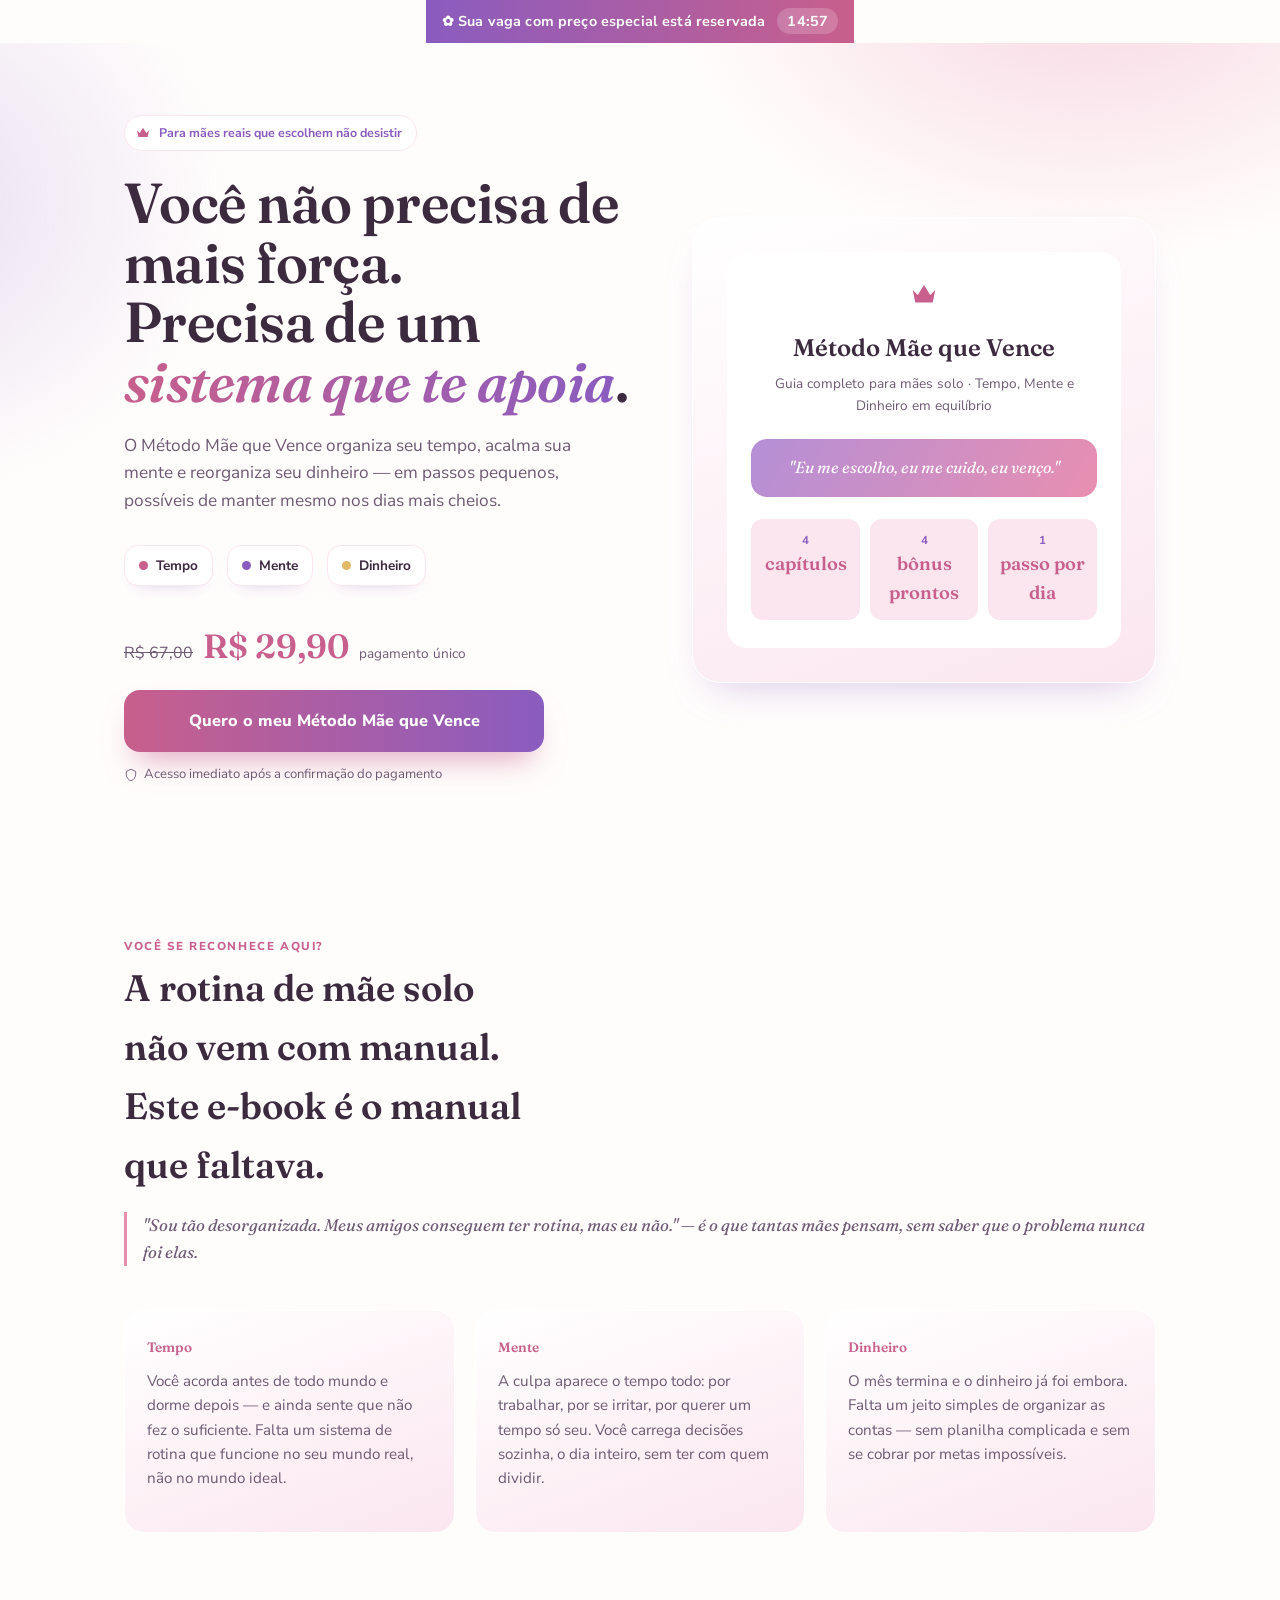
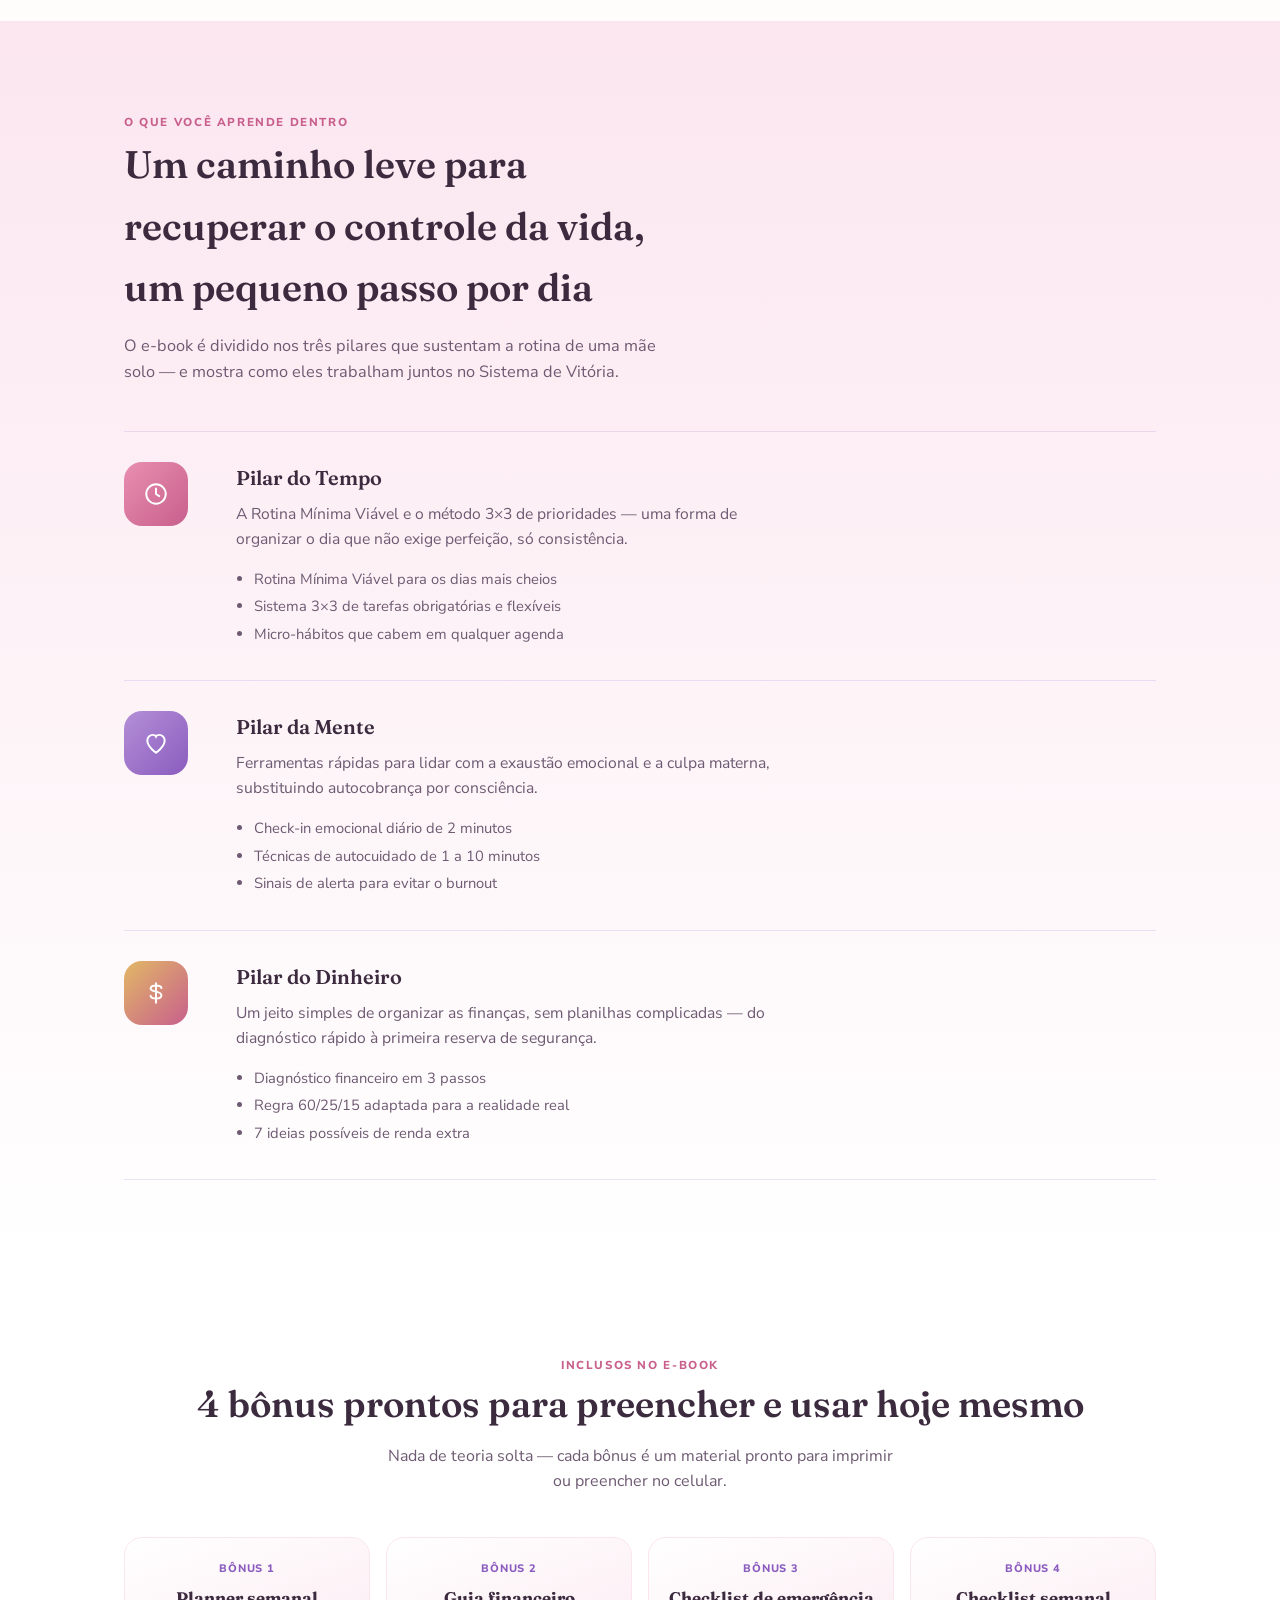
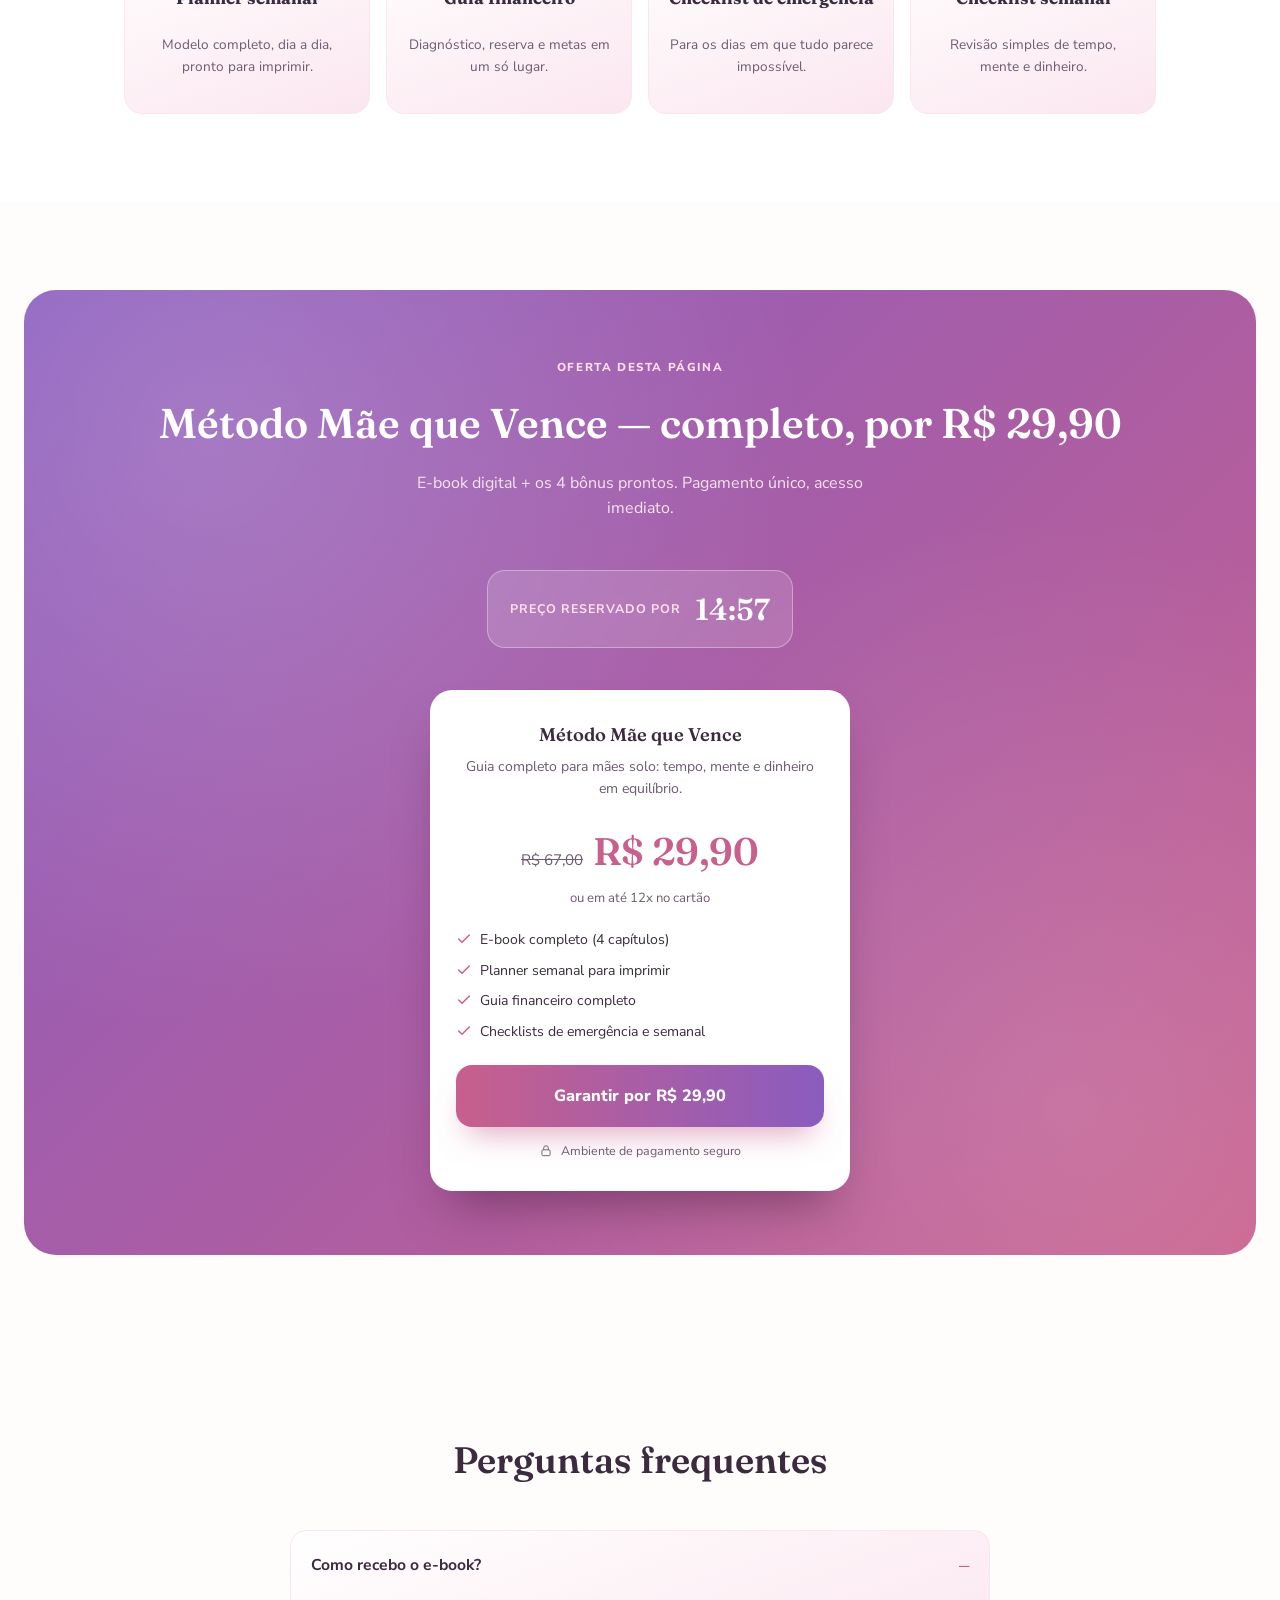
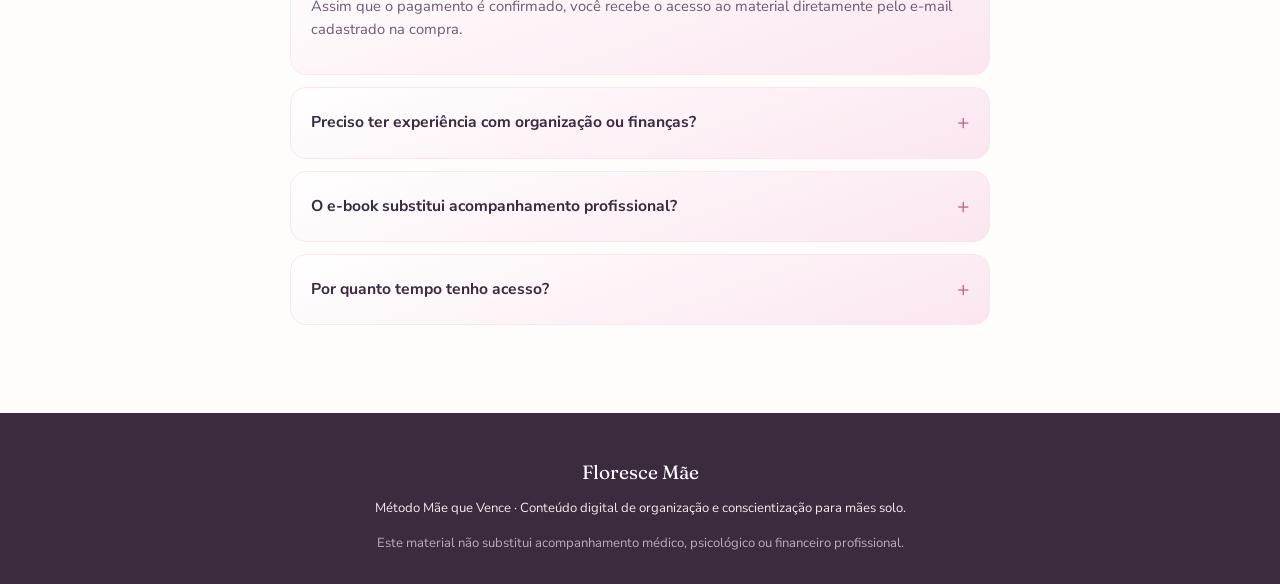
==== index.html @ 17324150 "Rename index (11).html to index.html" ====
<!DOCTYPE html>
<html lang="pt-BR">
<head>
<meta charset="UTF-8">
<meta name="viewport" content="width=device-width, initial-scale=1.0">
<title>Floresce Mãe — Método Mãe que Vence</title>
<link rel="preconnect" href="https://fonts.googleapis.com">
<link href="https://fonts.googleapis.com/css2?family=Fraunces:ital,opsz,wght@0,9..144,400;0,9..144,500;0,9..144,600;1,9..144,500&family=Nunito+Sans:wght@400;600;700;800&display=swap" rel="stylesheet">
<style>
  :root{
    --white:#fffdfc;
    --blush:#fbe6ef;
    --pink:#e88fb0;
    --pink-deep:#c85f8c;
    --lilac:#b48fd6;
    --lilac-deep:#8a5cbf;
    --ink:#3c2a3f;
    --ink-soft:#6e5a72;
    --gold:#e2b866;
    --shadow: 0 20px 40px -20px rgba(138,92,191,0.35);
  }
  *{box-sizing:border-box;}
  html{scroll-behavior:smooth;}
  body{
    margin:0;
    background:var(--white);
    color:var(--ink);
    font-family:'Nunito Sans', sans-serif;
    line-height:1.6;
    -webkit-font-smoothing:antialiased;
    display:flex;
    flex-direction:column;
    align-items:center;
    width:100%;
  }
  header.hero, section, footer{width:100%;}
  h1,h2,h3,.display{
    font-family:'Fraunces', serif;
    font-weight:600;
    color:var(--ink);
    margin:0;
  }
  .eyebrow{
    font-family:'Nunito Sans',sans-serif;
    text-transform:uppercase;
    letter-spacing:0.14em;
    font-size:0.72rem;
    font-weight:800;
    color:var(--pink-deep);
  }
  a{text-decoration:none;color:inherit;}
  img{max-width:100%;display:block;}
  .wrap{max-width:1080px;width:100%;margin:0 auto;padding:0 24px;}
  section{padding:88px 0;}

  /* ---------- sticky cart bar ---------- */
  #cartbar{
    position:sticky; top:0; z-index:50;
    background:linear-gradient(90deg,var(--lilac-deep),var(--pink-deep));
    color:#fff;
    padding:10px 16px;
    text-align:center;
    font-size:0.9rem;
    font-weight:700;
    letter-spacing:0.01em;
  }
  #cartbar .timer{
    font-variant-numeric: tabular-nums;
    background:rgba(255,255,255,0.18);
    padding:3px 10px;
    border-radius:20px;
    margin-left:8px;
  }

  /* ---------- hero ---------- */
  header.hero{
    position:relative;
    overflow:hidden;
    background:
      radial-gradient(ellipse 700px 500px at 85% -10%, rgba(232,143,176,0.35), transparent 60%),
      radial-gradient(ellipse 600px 500px at -10% 20%, rgba(180,143,214,0.30), transparent 60%),
      var(--white);
    padding:72px 0 60px;
  }
  .hero-grid{
    display:grid;
    grid-template-columns: 1.05fr 0.95fr;
    gap:56px;
    align-items:center;
  }
  .badge-crown{
    display:inline-flex;align-items:center;gap:8px;
    background:#fff;
    border:1px solid var(--blush);
    padding:7px 14px 7px 10px;
    border-radius:999px;
    font-size:0.78rem;
    font-weight:700;
    color:var(--lilac-deep);
    box-shadow: var(--shadow);
    margin-bottom:22px;
  }
  .badge-crown svg{flex:none;}
  h1.display{
    font-size:clamp(2.3rem, 4.4vw, 3.6rem);
    line-height:1.06;
    letter-spacing:-0.01em;
  }
  h1.display em{
    font-style:italic;
    background:linear-gradient(90deg,var(--pink-deep),var(--lilac-deep));
    -webkit-background-clip:text;
    background-clip:text;
    color:transparent;
  }
  .hero p.lede{
    margin-top:20px;
    font-size:1.08rem;
    color:var(--ink-soft);
    max-width:46ch;
  }
  .hero-pillars{
    display:flex;gap:14px;margin-top:30px;flex-wrap:wrap;
  }
  .pillar-chip{
    display:flex;align-items:center;gap:8px;
    background:#fff;
    border:1px solid var(--blush);
    padding:9px 14px;
    border-radius:14px;
    font-weight:700;
    font-size:0.85rem;
    color:var(--ink);
    box-shadow: 0 8px 18px -12px rgba(138,92,191,0.4);
  }
  .pillar-chip .dot{width:9px;height:9px;border-radius:50%;flex:none;}
  .hero-cta{margin-top:34px;}
  .price-tag{
    display:flex;align-items:baseline;gap:10px;margin-bottom:16px;
  }
  .price-tag .old{color:var(--ink-soft);text-decoration:line-through;font-size:1rem;}
  .price-tag .new{font-family:'Fraunces',serif;font-size:2.1rem;font-weight:600;color:var(--pink-deep);}
  .price-tag .cycle{font-size:0.85rem;color:var(--ink-soft);}
  .btn-buy{
    display:inline-flex;align-items:center;justify-content:center;gap:10px;
    background:linear-gradient(90deg,var(--pink-deep),var(--lilac-deep));
    color:#fff;
    font-weight:800;
    font-size:1.02rem;
    padding:18px 30px;
    border-radius:16px;
    box-shadow:0 18px 30px -12px rgba(200,95,140,0.55);
    border:none;
    cursor:pointer;
    transition:transform .15s ease, box-shadow .15s ease;
    width:100%;
    max-width:420px;
  }
  .btn-buy:hover{transform:translateY(-2px);box-shadow:0 22px 36px -12px rgba(200,95,140,0.65);}
  .hero-note{
    margin-top:12px;font-size:0.82rem;color:var(--ink-soft);
    display:flex;align-items:center;gap:6px;
  }

  /* hero visual: mug/journal card */
  .hero-visual{
    position:relative;
    background:linear-gradient(160deg,#fff, var(--blush));
    border-radius:28px;
    padding:34px;
    box-shadow: var(--shadow);
    border:1px solid #fff;
  }
  .visual-card{
    background:#fff;
    border-radius:20px;
    padding:28px 24px;
    text-align:center;
  }
  .visual-card .crown{margin:0 auto 10px;}
  .visual-card .title-sm{
    font-family:'Fraunces',serif;font-size:1.5rem;font-weight:600;
  }
  .visual-card .sub-sm{font-size:0.85rem;color:var(--ink-soft);margin-top:6px;}
  .visual-mantra{
    margin-top:22px;
    background:linear-gradient(120deg,var(--lilac),var(--pink));
    color:#fff;
    border-radius:16px;
    padding:16px 18px;
    font-family:'Fraunces',serif;
    font-style:italic;
    font-size:1rem;
  }
  .visual-stats{
    display:grid;grid-template-columns:repeat(3,1fr);gap:10px;margin-top:22px;
  }
  .visual-stats div{
    background:var(--blush);
    border-radius:12px;
    padding:12px 6px;
    text-align:center;
    font-size:0.72rem;
    font-weight:700;
    color:var(--lilac-deep);
  }
  .visual-stats div span{
    display:block;font-family:'Fraunces',serif;font-size:1.15rem;color:var(--pink-deep);font-weight:600;
  }

  /* ---------- for you section ---------- */
  .foryou{background:var(--white);}
  .foryou h2{font-size:clamp(1.7rem,3vw,2.3rem);max-width:16ch;}
  .quote-strip{
    margin-top:18px;
    font-family:'Fraunces',serif;font-style:italic;
    color:var(--ink-soft);
    font-size:1.05rem;
    border-left:3px solid var(--pink);
    padding-left:16px;
  }
  .you-grid{
    margin-top:44px;
    display:grid;grid-template-columns:repeat(3,1fr);gap:20px;
  }
  .you-card{
    background:linear-gradient(160deg,#fff,var(--blush));
    border-radius:20px;
    padding:26px 22px;
    border:1px solid #fff;
  }
  .you-card .num{
    font-family:'Fraunces',serif;color:var(--pink-deep);font-size:0.85rem;font-weight:600;
  }
  .you-card p{margin-top:10px;color:var(--ink-soft);font-size:0.95rem;}

  /* ---------- pillars detail ---------- */
  .pillars{
    background:linear-gradient(180deg,var(--blush),#fff);
  }
  .pillars-head{max-width:56ch;}
  .pillars-head h2{font-size:clamp(1.8rem,3.2vw,2.4rem);}
  .pillars-head p{margin-top:14px;color:var(--ink-soft);font-size:1.02rem;}
  .pillar-list{margin-top:46px;display:flex;flex-direction:column;gap:0;}
  .pillar-row{
    display:grid;grid-template-columns: 90px 1fr;
    gap:22px;
    padding:30px 0;
    border-top:1px solid rgba(180,143,214,0.25);
  }
  .pillar-row:last-child{border-bottom:1px solid rgba(180,143,214,0.25);}
  .pillar-icon{
    width:64px;height:64px;border-radius:18px;
    display:flex;align-items:center;justify-content:center;
    color:#fff;
  }
  .pillar-row h3{font-size:1.25rem;}
  .pillar-row p{color:var(--ink-soft);margin-top:8px;font-size:0.98rem;max-width:60ch;}
  .pillar-row ul{margin:12px 0 0;padding-left:18px;color:var(--ink-soft);font-size:0.92rem;}
  .pillar-row li{margin-bottom:4px;}

  /* ---------- bonus ---------- */
  .bonus{background:#fff;}
  .bonus h2{font-size:clamp(1.7rem,3vw,2.3rem);text-align:center;}
  .bonus-sub{text-align:center;color:var(--ink-soft);margin-top:10px;max-width:52ch;margin-left:auto;margin-right:auto;}
  .bonus-grid{
    margin-top:42px;display:grid;grid-template-columns:repeat(4,1fr);gap:16px;
  }
  .bonus-card{
    background:linear-gradient(160deg,#fff,var(--blush));
    border:1px solid var(--blush);
    border-radius:18px;
    padding:22px 18px;
    text-align:center;
  }
  .bonus-card .tag{
    font-size:0.68rem;font-weight:800;letter-spacing:0.08em;text-transform:uppercase;color:var(--lilac-deep);
  }
  .bonus-card h4{font-family:'Fraunces',serif;font-size:1.05rem;margin-top:8px;color:var(--ink);}
  .bonus-card p{font-size:0.85rem;color:var(--ink-soft);margin-top:6px;}

  /* ---------- offer / checkout section ---------- */
  .offer{
    background:linear-gradient(135deg,var(--lilac-deep),var(--pink-deep));
    color:#fff;
    text-align:center;
    border-radius:32px;
    margin:0 24px;
    padding:64px 28px;
    position:relative;
    overflow:hidden;
  }
  .offer::before{
    content:"";position:absolute;inset:0;
    background:radial-gradient(circle at 15% 15%, rgba(255,255,255,0.18), transparent 45%),
               radial-gradient(circle at 85% 85%, rgba(255,255,255,0.14), transparent 45%);
  }
  .offer > *{position:relative;}
  .offer .eyebrow{color:#ffe1ec;}
  .offer h2{font-size:clamp(1.8rem,3.4vw,2.6rem);color:#fff;margin-top:10px;}
  .offer p.sub{margin-top:14px;color:#f6e4ee;max-width:48ch;margin-left:auto;margin-right:auto;}

  .timer-box{
    margin:32px auto 8px;
    display:inline-flex;align-items:center;gap:14px;
    background:rgba(255,255,255,0.14);
    border:1px solid rgba(255,255,255,0.35);
    padding:14px 22px;
    border-radius:18px;
    backdrop-filter: blur(4px);
  }
  .timer-box .lbl{font-size:0.78rem;font-weight:700;text-transform:uppercase;letter-spacing:0.08em;color:#ffe1ec;}
  .timer-box .clock{
    font-family:'Fraunces',serif;font-size:1.9rem;font-weight:600;
    font-variant-numeric: tabular-nums;
  }

  .offer-card{
    margin:34px auto 0;
    max-width:420px;
    background:#fff;
    color:var(--ink);
    border-radius:22px;
    padding:30px 26px;
    box-shadow:0 30px 50px -20px rgba(60,20,45,0.5);
  }
  .offer-card .name{font-family:'Fraunces',serif;font-weight:600;font-size:1.15rem;}
  .offer-card .desc{color:var(--ink-soft);font-size:0.88rem;margin-top:6px;}
  .offer-card .pricing{margin:20px 0 6px;display:flex;align-items:baseline;justify-content:center;gap:10px;}
  .offer-card .pricing .old{color:var(--ink-soft);text-decoration:line-through;font-size:0.95rem;}
  .offer-card .pricing .new{font-family:'Fraunces',serif;font-size:2.4rem;font-weight:600;color:var(--pink-deep);}
  .offer-card .pricing .cur{font-size:0.95rem;color:var(--pink-deep);font-weight:700;}
  .offer-card .installment{text-align:center;font-size:0.82rem;color:var(--ink-soft);margin-bottom:20px;}
  .offer-includes{
    text-align:left;
    margin:0 0 22px;
    padding:0;list-style:none;
    font-size:0.88rem;
    color:var(--ink);
  }
  .offer-includes li{display:flex;gap:8px;margin-bottom:8px;align-items:flex-start;}
  .offer-includes li svg{flex:none;margin-top:2px;}
  .offer-card .btn-buy{max-width:100%;}
  .secure-row{
    display:flex;align-items:center;justify-content:center;gap:8px;
    margin-top:14px;font-size:0.78rem;color:var(--ink-soft);
  }

  /* ---------- faq ---------- */
  .faq{background:var(--white);}
  .faq h2{font-size:clamp(1.7rem,3vw,2.3rem);text-align:center;margin-bottom:40px;}
  .faq-list{max-width:700px;margin:0 auto;display:flex;flex-direction:column;gap:12px;}
  details{
    background:linear-gradient(160deg,#fff,var(--blush));
    border:1px solid var(--blush);
    border-radius:16px;
    padding:18px 20px;
  }
  summary{
    cursor:pointer;font-weight:700;font-size:0.98rem;
    list-style:none;display:flex;justify-content:space-between;align-items:center;gap:12px;
  }
  summary::-webkit-details-marker{display:none;}
  summary::after{
    content:"+";font-size:1.3rem;color:var(--pink-deep);font-weight:400;flex:none;
  }
  details[open] summary::after{content:"–";}
  details p{margin-top:12px;color:var(--ink-soft);font-size:0.92rem;}

  /* ---------- footer ---------- */
  footer{
    background:var(--ink);
    color:#f3e9ee;
    text-align:center;
    padding:44px 24px 30px;
    font-size:0.82rem;
  }
  footer .fname{font-family:'Fraunces',serif;font-size:1.2rem;color:#fff;margin-bottom:10px;}
  footer .flinks{margin-top:14px;color:#bfa9c2;}

  /* ---------- mobile ---------- */
  @media (max-width:860px){
    .hero-grid{grid-template-columns:1fr;}
    .you-grid{grid-template-columns:1fr;}
    .pillar-row{grid-template-columns:56px 1fr;}
    .pillar-icon{width:48px;height:48px;border-radius:14px;}
    .bonus-grid{grid-template-columns:repeat(2,1fr);}
    section{padding:60px 0;}
    .offer{margin:0 12px;padding:48px 20px;}
    .hero-visual{order:-1;}
  }
  @media (max-width:480px){
    .wrap{padding:0 18px;}
    section{padding:48px 0;}
    .bonus-grid{grid-template-columns:1fr;}
    #cartbar{font-size:0.72rem;padding:9px 12px;}
    #cartbar .timer{margin-left:4px;padding:2px 8px;}
    h1.display{font-size:1.9rem;}
    .hero{padding:48px 0 40px;}
    .hero-visual{padding:22px;}
    .visual-card{padding:22px 16px;}
    .visual-stats{gap:8px;}
    .btn-buy{font-size:0.92rem;padding:16px 22px;}
    .price-tag .new{font-size:1.7rem;}
    .pillar-row{grid-template-columns:44px 1fr;gap:14px;padding:22px 0;}
    .pillar-icon{width:40px;height:40px;border-radius:12px;}
    .pillar-icon svg{width:20px;height:20px;}
    .offer{margin:0 8px;padding:40px 16px;border-radius:22px;}
    .offer-card{padding:24px 18px;}
    .timer-box{padding:10px 16px;gap:10px;flex-wrap:wrap;justify-content:center;}
    .timer-box .clock{font-size:1.4rem;}
    .you-grid{gap:14px;}
    .bonus-grid{gap:14px;}
    details{padding:14px 16px;}
    summary{font-size:0.9rem;}
  }

  @media (max-width:360px){
    h1.display{font-size:1.65rem;}
    .offer-card .pricing .new{font-size:2rem;}
  }

  @media (prefers-reduced-motion: reduce){
    *{transition:none !important;}
  }
</style>
</head>
<body>

<div id="cartbar">
  ✿ Sua vaga com preço especial está reservada <span class="timer" id="cartbar-timer">15:00</span>
</div>

<header class="hero">
  <div class="wrap hero-grid">
    <div>
      <span class="badge-crown">
        <svg width="16" height="16" viewBox="0 0 24 24" fill="none"><path d="M3 8L7 12L12 4L17 12L21 8L19 18H5L3 8Z" fill="#c85f8c"/></svg>
        Para mães reais que escolhem não desistir
      </span>
      <h1 class="display">Você não precisa de mais força.<br>Precisa de um <em>sistema que te apoia</em>.</h1>
      <p class="lede">O Método Mãe que Vence organiza seu tempo, acalma sua mente e reorganiza seu dinheiro — em passos pequenos, possíveis de manter mesmo nos dias mais cheios.</p>

      <div class="hero-pillars">
        <div class="pillar-chip"><span class="dot" style="background:var(--pink-deep)"></span>Tempo</div>
        <div class="pillar-chip"><span class="dot" style="background:var(--lilac-deep)"></span>Mente</div>
        <div class="pillar-chip"><span class="dot" style="background:var(--gold)"></span>Dinheiro</div>
      </div>

      <div class="hero-cta">
        <div class="price-tag">
          <span class="old">R$ 67,00</span>
          <span class="new">R$ 29,90</span>
          <span class="cycle">pagamento único</span>
        </div>
        <a class="btn-buy" href="https://pay.kiwify.com.br/FQ6sLjV" target="_blank" rel="noopener">
          Quero o meu Método Mãe que Vence
        </a>
        <div class="hero-note">
          <svg width="14" height="14" viewBox="0 0 24 24" fill="none"><path d="M12 2L4 6V11C4 16 7.5 20.5 12 22C16.5 20.5 20 16 20 11V6L12 2Z" stroke="#6e5a72" stroke-width="1.6"/></svg>
          Acesso imediato após a confirmação do pagamento
        </div>
      </div>
    </div>

    <div class="hero-visual">
      <div class="visual-card">
        <div class="crown">
          <svg width="30" height="30" viewBox="0 0 24 24" fill="none"><path d="M3 8L7 12L12 4L17 12L21 8L19 18H5L3 8Z" fill="#c85f8c"/></svg>
        </div>
        <div class="title-sm">Método Mãe que Vence</div>
        <div class="sub-sm">Guia completo para mães solo · Tempo, Mente e Dinheiro em equilíbrio</div>
        <div class="visual-mantra">"Eu me escolho, eu me cuido, eu venço."</div>
        <div class="visual-stats">
          <div>4<span>capítulos</span></div>
          <div>4<span>bônus prontos</span></div>
          <div>1<span>passo por dia</span></div>
        </div>
      </div>
    </div>
  </div>
</header>

<section class="foryou">
  <div class="wrap">
    <span class="eyebrow">Você se reconhece aqui?</span>
    <h2>A rotina de mãe solo não vem com manual. Este e-book é o manual que faltava.</h2>
    <p class="quote-strip">"Sou tão desorganizada. Meus amigos conseguem ter rotina, mas eu não." — é o que tantas mães pensam, sem saber que o problema nunca foi elas.</p>

    <div class="you-grid">
      <div class="you-card">
        <div class="num">Tempo</div>
        <p>Você acorda antes de todo mundo e dorme depois — e ainda sente que não fez o suficiente. Falta um sistema de rotina que funcione no seu mundo real, não no mundo ideal.</p>
      </div>
      <div class="you-card">
        <div class="num">Mente</div>
        <p>A culpa aparece o tempo todo: por trabalhar, por se irritar, por querer um tempo só seu. Você carrega decisões sozinha, o dia inteiro, sem ter com quem dividir.</p>
      </div>
      <div class="you-card">
        <div class="num">Dinheiro</div>
        <p>O mês termina e o dinheiro já foi embora. Falta um jeito simples de organizar as contas — sem planilha complicada e sem se cobrar por metas impossíveis.</p>
      </div>
    </div>
  </div>
</section>

<section class="pillars">
  <div class="wrap">
    <div class="pillars-head">
      <span class="eyebrow">O que você aprende dentro</span>
      <h2>Um caminho leve para recuperar o controle da vida, um pequeno passo por dia</h2>
      <p>O e-book é dividido nos três pilares que sustentam a rotina de uma mãe solo — e mostra como eles trabalham juntos no Sistema de Vitória.</p>
    </div>

    <div class="pillar-list">
      <div class="pillar-row">
        <div class="pillar-icon" style="background:linear-gradient(135deg,var(--pink),var(--pink-deep));">
          <svg width="26" height="26" viewBox="0 0 24 24" fill="none"><circle cx="12" cy="12" r="9" stroke="#fff" stroke-width="1.8"/><path d="M12 7V12L15 14" stroke="#fff" stroke-width="1.8" stroke-linecap="round"/></svg>
        </div>
        <div>
          <h3>Pilar do Tempo</h3>
          <p>A Rotina Mínima Viável e o método 3×3 de prioridades — uma forma de organizar o dia que não exige perfeição, só consistência.</p>
          <ul>
            <li>Rotina Mínima Viável para os dias mais cheios</li>
            <li>Sistema 3×3 de tarefas obrigatórias e flexíveis</li>
            <li>Micro-hábitos que cabem em qualquer agenda</li>
          </ul>
        </div>
      </div>

      <div class="pillar-row">
        <div class="pillar-icon" style="background:linear-gradient(135deg,var(--lilac),var(--lilac-deep));">
          <svg width="26" height="26" viewBox="0 0 24 24" fill="none"><path d="M12 21C12 21 4 15.5 4 9.8C4 6.6 6.4 4.5 9 4.5C10.5 4.5 11.6 5.3 12 6.2C12.4 5.3 13.5 4.5 15 4.5C17.6 4.5 20 6.6 20 9.8C20 15.5 12 21 12 21Z" stroke="#fff" stroke-width="1.8"/></svg>
        </div>
        <div>
          <h3>Pilar da Mente</h3>
          <p>Ferramentas rápidas para lidar com a exaustão emocional e a culpa materna, substituindo autocobrança por consciência.</p>
          <ul>
            <li>Check-in emocional diário de 2 minutos</li>
            <li>Técnicas de autocuidado de 1 a 10 minutos</li>
            <li>Sinais de alerta para evitar o burnout</li>
          </ul>
        </div>
      </div>

      <div class="pillar-row">
        <div class="pillar-icon" style="background:linear-gradient(135deg,var(--gold),var(--pink-deep));">
          <svg width="26" height="26" viewBox="0 0 24 24" fill="none"><path d="M12 3V21M17 7.5C17 6 15.5 5 12 5C8.5 5 7 6.3 7 8C7 11 17 10 17 14C17 16 15 17 12 17C9 17 7 16 7 14.5" stroke="#fff" stroke-width="1.8" stroke-linecap="round"/></svg>
        </div>
        <div>
          <h3>Pilar do Dinheiro</h3>
          <p>Um jeito simples de organizar as finanças, sem planilhas complicadas — do diagnóstico rápido à primeira reserva de segurança.</p>
          <ul>
            <li>Diagnóstico financeiro em 3 passos</li>
            <li>Regra 60/25/15 adaptada para a realidade real</li>
            <li>7 ideias possíveis de renda extra</li>
          </ul>
        </div>
      </div>
    </div>
  </div>
</section>

<section class="bonus">
  <div class="wrap">
    <span class="eyebrow" style="display:block;text-align:center;">Inclusos no e-book</span>
    <h2>4 bônus prontos para preencher e usar hoje mesmo</h2>
    <p class="bonus-sub">Nada de teoria solta — cada bônus é um material pronto para imprimir ou preencher no celular.</p>

    <div class="bonus-grid">
      <div class="bonus-card">
        <div class="tag">Bônus 1</div>
        <h4>Planner semanal</h4>
        <p>Modelo completo, dia a dia, pronto para imprimir.</p>
      </div>
      <div class="bonus-card">
        <div class="tag">Bônus 2</div>
        <h4>Guia financeiro</h4>
        <p>Diagnóstico, reserva e metas em um só lugar.</p>
      </div>
      <div class="bonus-card">
        <div class="tag">Bônus 3</div>
        <h4>Checklist de emergência</h4>
        <p>Para os dias em que tudo parece impossível.</p>
      </div>
      <div class="bonus-card">
        <div class="tag">Bônus 4</div>
        <h4>Checklist semanal</h4>
        <p>Revisão simples de tempo, mente e dinheiro.</p>
      </div>
    </div>
  </div>
</section>

<section id="oferta">
  <div class="offer">
    <span class="eyebrow">Oferta desta página</span>
    <h2>Método Mãe que Vence — completo, por R$ 29,90</h2>
    <p class="sub">E-book digital + os 4 bônus prontos. Pagamento único, acesso imediato.</p>

    <div class="timer-box">
      <span class="lbl">Preço reservado por</span>
      <span class="clock" id="main-timer">15:00</span>
    </div>

    <div class="offer-card">
      <div class="name">Método Mãe que Vence</div>
      <div class="desc">Guia completo para mães solo: tempo, mente e dinheiro em equilíbrio.</div>
      <div class="pricing">
        <span class="old">R$ 67,00</span>
        <span class="new">R$ 29,90</span>
      </div>
      <div class="installment">ou em até 12x no cartão</div>
      <ul class="offer-includes">
        <li><svg width="16" height="16" viewBox="0 0 24 24" fill="none"><path d="M4 12L9 17L20 6" stroke="#c85f8c" stroke-width="2.2" stroke-linecap="round" stroke-linejoin="round"/></svg> E-book completo (4 capítulos)</li>
        <li><svg width="16" height="16" viewBox="0 0 24 24" fill="none"><path d="M4 12L9 17L20 6" stroke="#c85f8c" stroke-width="2.2" stroke-linecap="round" stroke-linejoin="round"/></svg> Planner semanal para imprimir</li>
        <li><svg width="16" height="16" viewBox="0 0 24 24" fill="none"><path d="M4 12L9 17L20 6" stroke="#c85f8c" stroke-width="2.2" stroke-linecap="round" stroke-linejoin="round"/></svg> Guia financeiro completo</li>
        <li><svg width="16" height="16" viewBox="0 0 24 24" fill="none"><path d="M4 12L9 17L20 6" stroke="#c85f8c" stroke-width="2.2" stroke-linecap="round" stroke-linejoin="round"/></svg> Checklists de emergência e semanal</li>
      </ul>
      <a class="btn-buy" href="https://pay.kiwify.com.br/FQ6sLjV" target="_blank" rel="noopener">Garantir por R$ 29,90</a>
      <div class="secure-row">
        <svg width="14" height="14" viewBox="0 0 24 24" fill="none"><rect x="5" y="10" width="14" height="10" rx="2" stroke="#6e5a72" stroke-width="1.6"/><path d="M8 10V7A4 4 0 0116 7V10" stroke="#6e5a72" stroke-width="1.6"/></svg>
        Ambiente de pagamento seguro
      </div>
    </div>
  </div>
</section>

<section class="faq">
  <div class="wrap">
    <h2>Perguntas frequentes</h2>
    <div class="faq-list">
      <details open>
        <summary>Como recebo o e-book?</summary>
        <p>Assim que o pagamento é confirmado, você recebe o acesso ao material diretamente pelo e-mail cadastrado na compra.</p>
      </details>
      <details>
        <summary>Preciso ter experiência com organização ou finanças?</summary>
        <p>Não. O método foi criado justamente para quem nunca conseguiu seguir sistemas complicados — os passos são pequenos e possíveis de manter.</p>
      </details>
      <details>
        <summary>O e-book substitui acompanhamento profissional?</summary>
        <p>Não. É um guia de organização e conscientização sobre rotina, tempo e dinheiro. Não é um substituto de acompanhamento psicológico ou financeiro profissional.</p>
      </details>
      <details>
        <summary>Por quanto tempo tenho acesso?</summary>
        <p>O acesso ao material é vitalício — você pode reler e usar os bônus quantas vezes precisar.</p>
      </details>
    </div>
  </div>
</section>

<footer>
  <div class="fname">Floresce Mãe</div>
  <div>Método Mãe que Vence · Conteúdo digital de organização e conscientização para mães solo.</div>
  <div class="flinks">Este material não substitui acompanhamento médico, psicológico ou financeiro profissional.</div>
</footer>

<script>
(function(){
  var DURATION = 15*60; // 15 minutes
  var key = 'mmv_cart_deadline';
  var deadline = localStorage.getItem(key);
  var now = Date.now();
  if(!deadline || parseInt(deadline,10) < now){
    deadline = now + DURATION*1000;
    localStorage.setItem(key, deadline);
  } else {
    deadline = parseInt(deadline,10);
  }

  var elBar = document.getElementById('cartbar-timer');
  var elMain = document.getElementById('main-timer');

  function tick(){
    var diff = Math.max(0, Math.floor((deadline - Date.now())/1000));
    var m = Math.floor(diff/60);
    var s = diff%60;
    var text = (m<10?'0':'')+m+':'+(s<10?'0':'')+s;
    if(elBar) elBar.textContent = text;
    if(elMain) elMain.textContent = text;
    if(diff <= 0){
      clearInterval(interval);
      if(elBar) elBar.textContent = '00:00';
      if(elMain) elMain.textContent = '00:00';
    }
  }
  tick();
  var interval = setInterval(tick, 1000);
})();
</script>

</body>
</html>
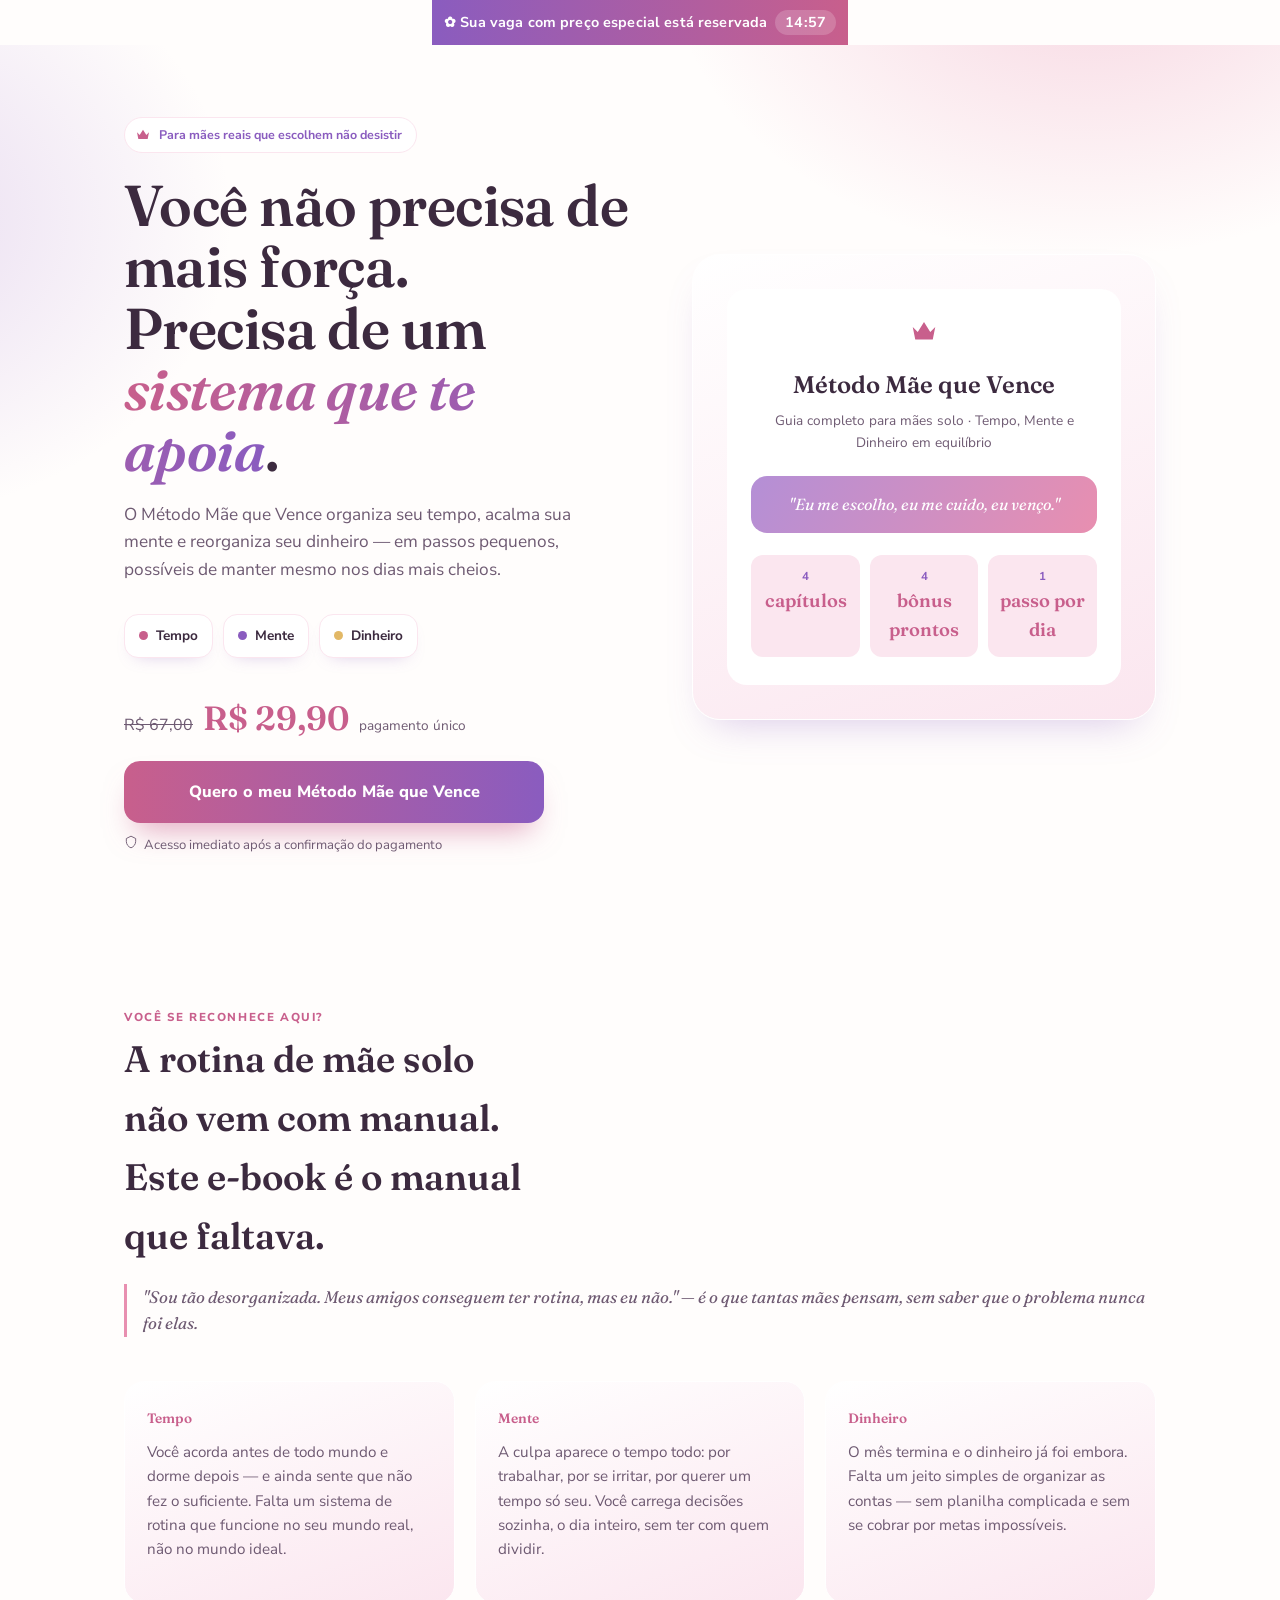
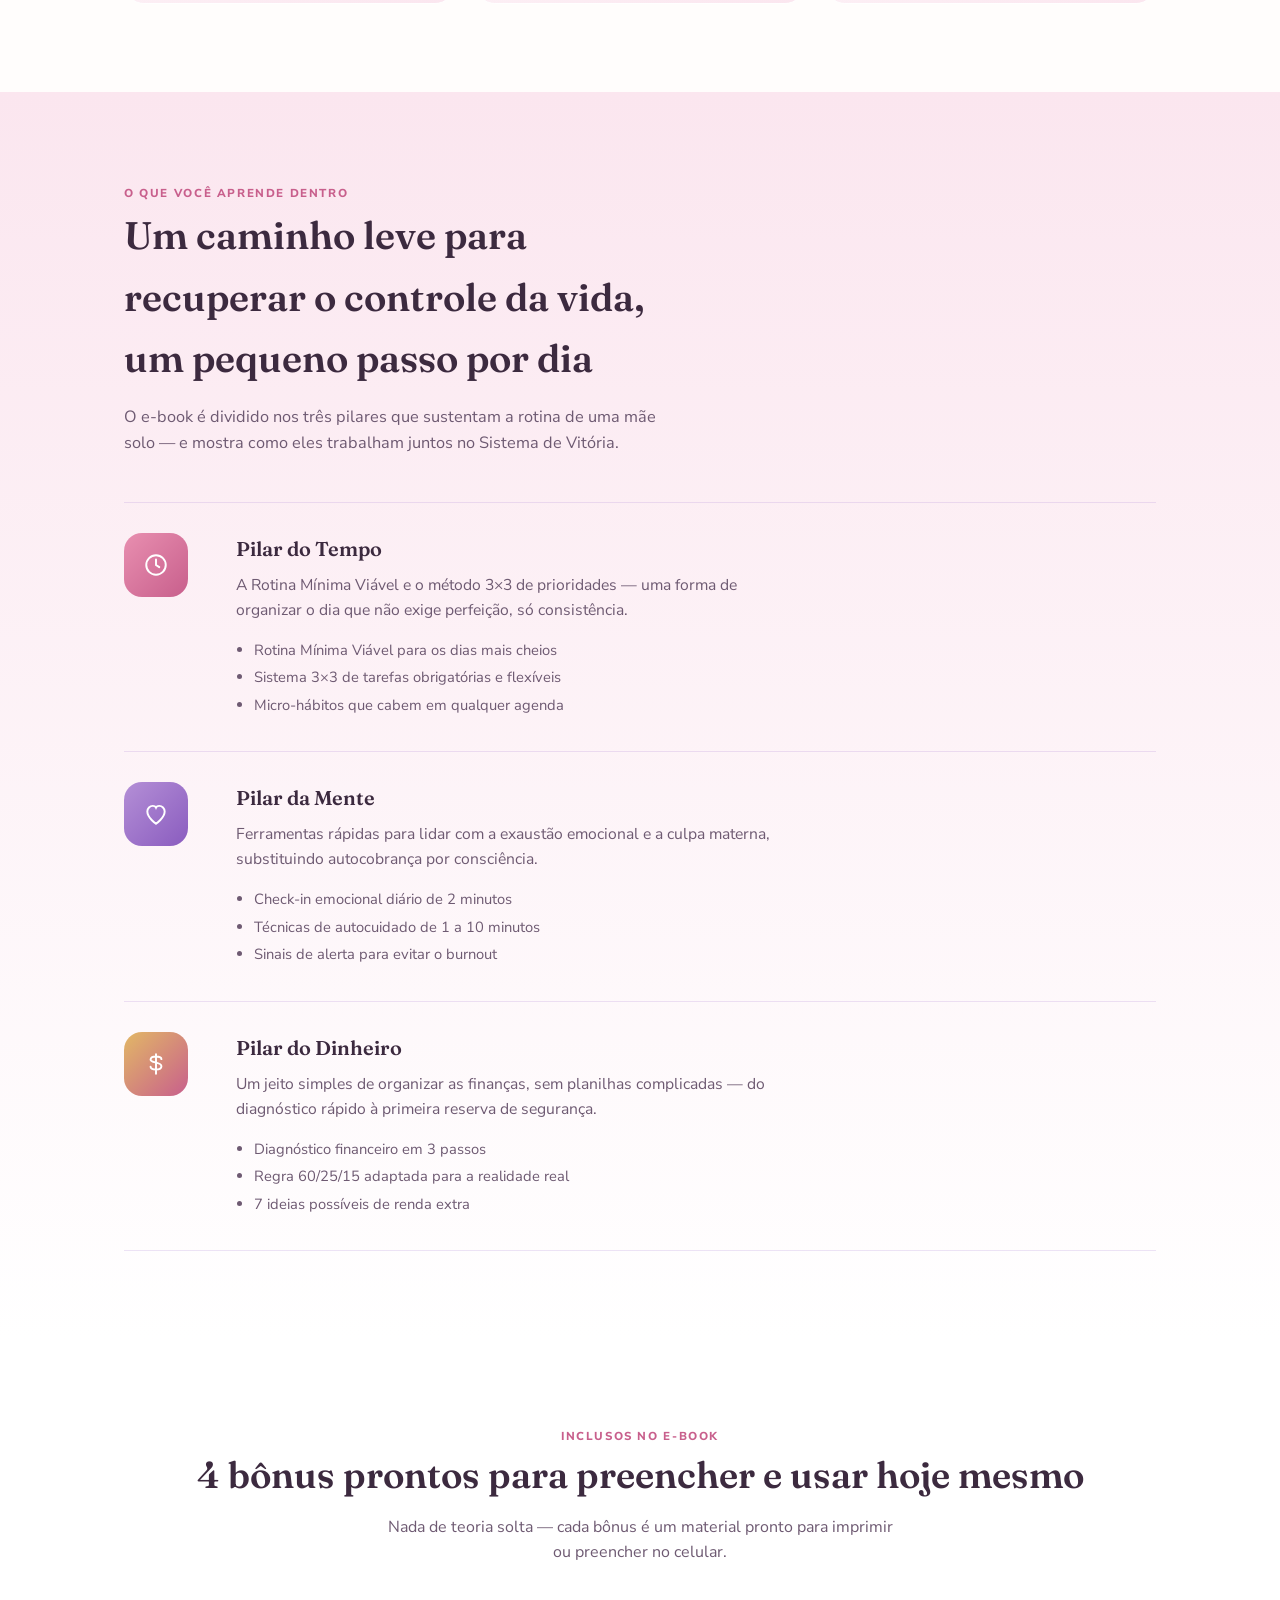
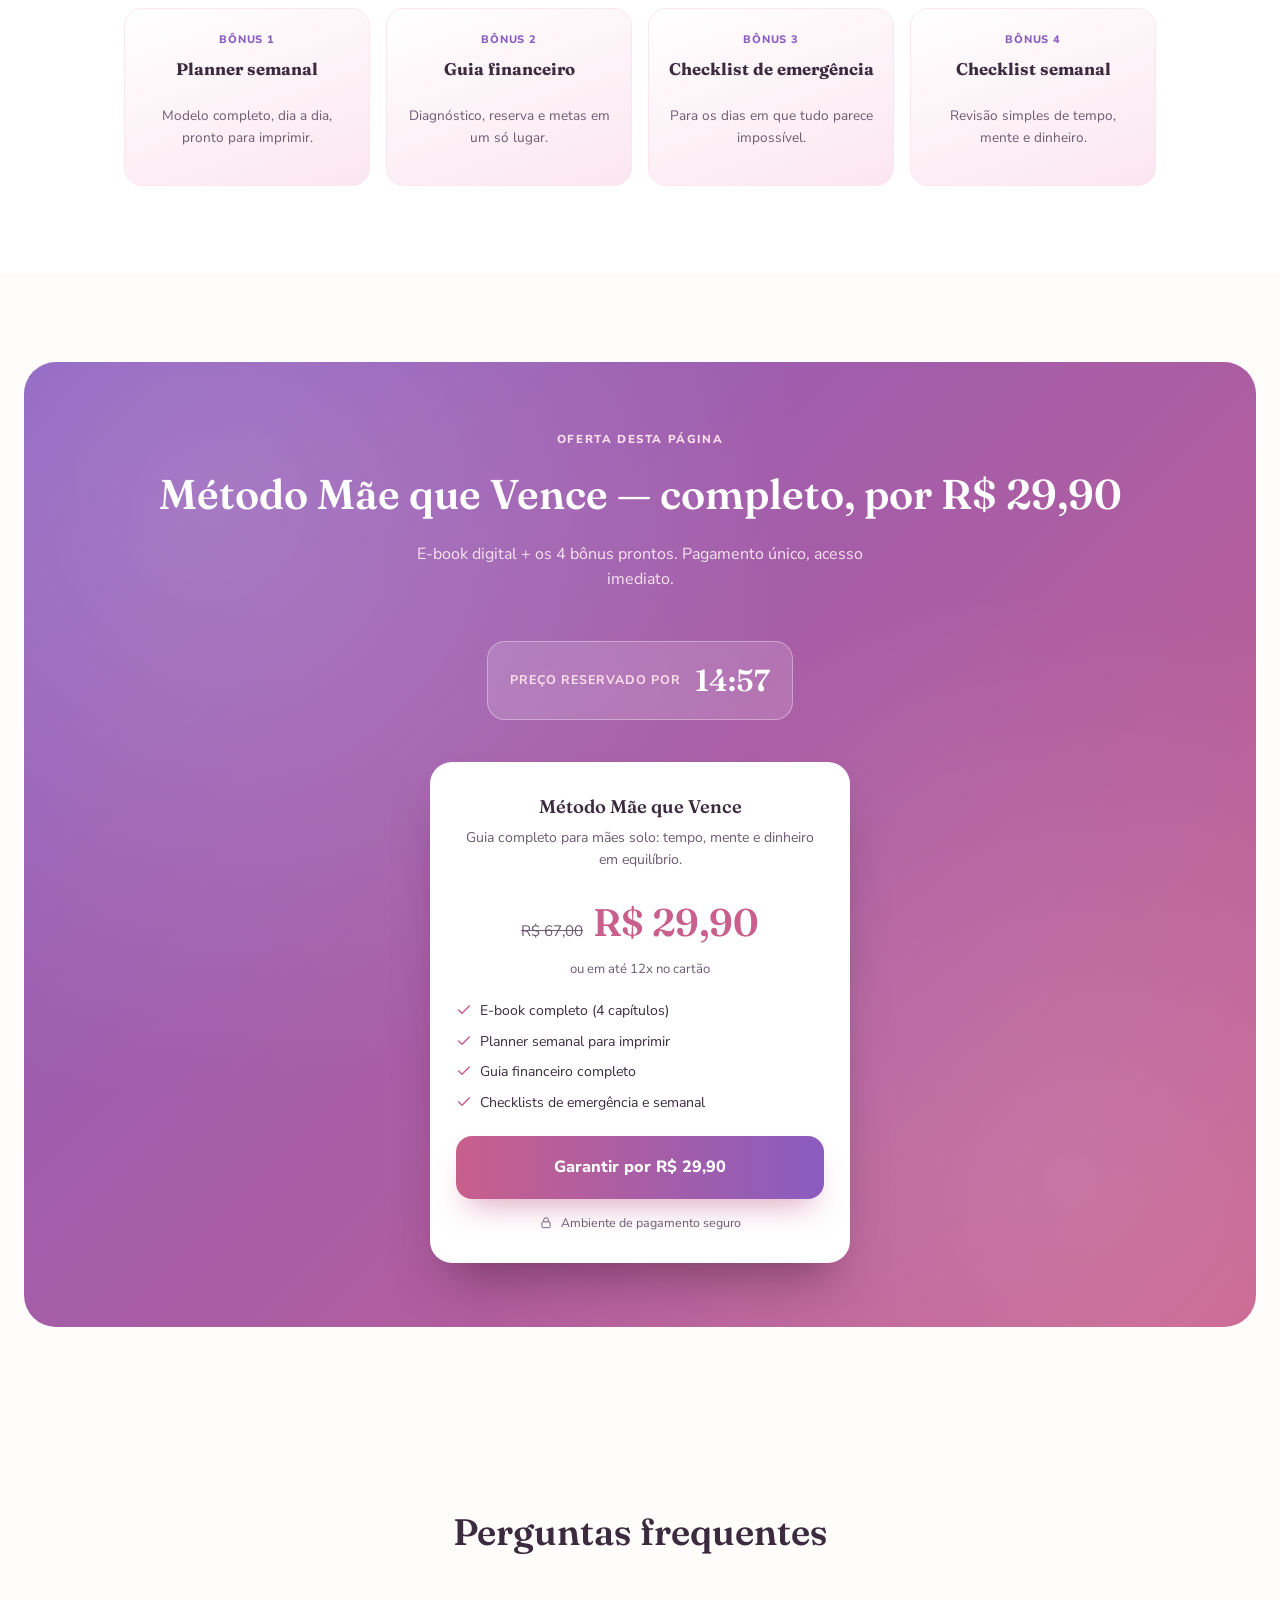
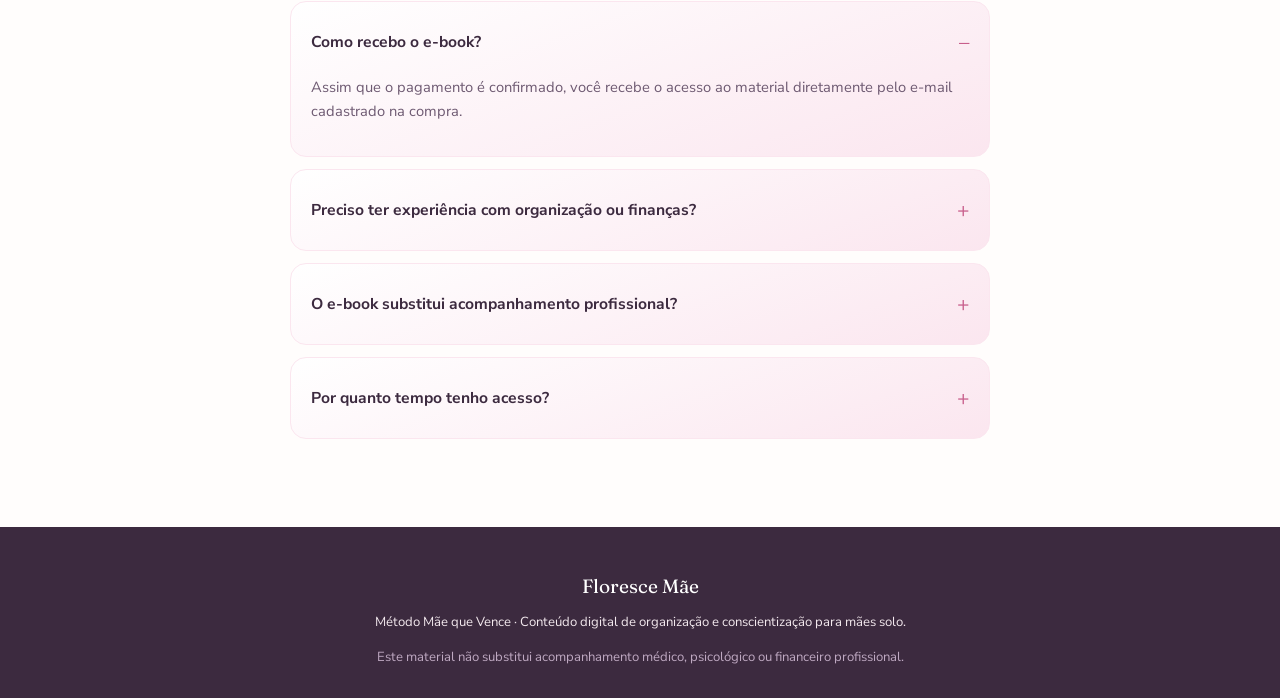
==== commit 6fab59d3: "Rename floresce-mae-responsivo.html to index.html" ====
--- a/index.html
+++ b/index.html
@@ -2,7 +2,7 @@
 <html lang="pt-BR">
 <head>
 <meta charset="UTF-8">
-<meta name="viewport" content="width=device-width, initial-scale=1.0">
+<meta name="viewport" content="width=device-width, initial-scale=1.0, viewport-fit=cover">
 <title>Floresce Mãe — Método Mãe que Vence</title>
 <link rel="preconnect" href="https://fonts.googleapis.com">
 <link href="https://fonts.googleapis.com/css2?family=Fraunces:ital,opsz,wght@0,9..144,400;0,9..144,500;0,9..144,600;1,9..144,500&family=Nunito+Sans:wght@400;600;700;800&display=swap" rel="stylesheet">
@@ -423,6 +423,189 @@
   @media (prefers-reduced-motion: reduce){
     *{transition:none !important;}
   }
+
+  /* RESPONSIVIDADE AVANÇADA — celulares, alta densidade e safe areas */
+  :root{
+    --page-pad:clamp(16px, 5vw, 24px);
+    --section-pad:clamp(50px, 8vw, 88px);
+  }
+
+  html,
+  body{
+    width:100%;
+    max-width:100%;
+    overflow-x:hidden;
+  }
+
+  body{
+    overflow-wrap:anywhere;
+  }
+
+  .wrap{
+    width:100%;
+    max-width:1080px;
+    padding-left:var(--page-pad);
+    padding-right:var(--page-pad);
+  }
+
+  section{padding-top:var(--section-pad);padding-bottom:var(--section-pad);}
+
+  #cartbar{
+    display:flex;
+    align-items:center;
+    justify-content:center;
+    flex-wrap:wrap;
+    gap:6px 8px;
+    padding-left:max(12px, env(safe-area-inset-left));
+    padding-right:max(12px, env(safe-area-inset-right));
+    line-height:1.35;
+  }
+  #cartbar .timer{margin-left:0;}
+
+  header.hero{
+    padding-top:clamp(48px, 8vw, 72px);
+    padding-bottom:clamp(44px, 7vw, 60px);
+  }
+
+  .hero-grid{
+    grid-template-columns:minmax(0, 1.05fr) minmax(0, .95fr);
+    gap:clamp(30px, 5vw, 56px);
+  }
+
+  .hero-grid > *,
+  .hero-visual,
+  .visual-card,
+  .you-card,
+  .bonus-card,
+  .offer-card,
+  .pillar-row > div:last-child,
+  .faq-list,
+  details{min-width:0;}
+
+  .badge-crown{
+    max-width:100%;
+    white-space:normal;
+    text-align:left;
+  }
+
+  h1.display,
+  .pillars-head h2,
+  .offer h2,
+  .bonus h2,
+  .faq h2{overflow-wrap:anywhere;}
+
+  h1.display{font-size:clamp(2.05rem, 6.4vw, 3.6rem);}
+  .hero p.lede{font-size:clamp(.98rem, 1.8vw, 1.08rem);}
+
+  .hero-pillars{gap:10px;}
+  .pillar-chip{min-height:44px;}
+  .price-tag{flex-wrap:wrap;gap:6px 10px;}
+  .btn-buy{min-height:52px;}
+  .hero-note{align-items:flex-start;}
+
+  .hero-visual{
+    padding:clamp(20px, 3vw, 34px);
+    border-radius:clamp(20px, 3vw, 28px);
+  }
+  .visual-card{padding:clamp(20px, 2.6vw, 28px) clamp(16px, 2.2vw, 24px);}
+  .visual-card .title-sm{font-size:clamp(1.25rem, 2.3vw, 1.5rem);overflow-wrap:anywhere;}
+  .visual-mantra{overflow-wrap:anywhere;}
+  .visual-stats{grid-template-columns:repeat(3,minmax(0,1fr));}
+  .visual-stats div{min-width:0;overflow-wrap:anywhere;}
+
+  .you-grid{grid-template-columns:repeat(3,minmax(0,1fr));}
+  .bonus-grid{grid-template-columns:repeat(4,minmax(0,1fr));}
+  .pillar-row{grid-template-columns:clamp(56px, 8vw, 90px) minmax(0,1fr);}
+  .pillar-row p,
+  .pillar-row li,
+  .bonus-card p,
+  .you-card p,
+  details p{overflow-wrap:anywhere;}
+
+  .offer{
+    margin-left:clamp(8px, 2.2vw, 24px);
+    margin-right:clamp(8px, 2.2vw, 24px);
+    padding:clamp(42px, 6vw, 64px) clamp(16px, 4vw, 28px);
+  }
+  .offer-card{width:100%;padding:clamp(22px, 3vw, 30px) clamp(16px, 2.5vw, 26px);}
+  .offer-card .pricing{flex-wrap:wrap;}
+  .timer-box{max-width:100%;flex-wrap:wrap;justify-content:center;text-align:center;}
+  .offer-includes li{min-width:0;}
+  .offer-includes li span{min-width:0;}
+
+  details{overflow:hidden;}
+  summary{min-height:44px;}
+
+  footer{
+    padding-left:max(var(--page-pad), env(safe-area-inset-left));
+    padding-right:max(var(--page-pad), env(safe-area-inset-right));
+    padding-bottom:max(30px, calc(30px + env(safe-area-inset-bottom)));
+  }
+
+  @media (max-width:860px){
+    .hero-grid,
+    .you-grid{grid-template-columns:1fr;}
+    .bonus-grid{grid-template-columns:repeat(2,minmax(0,1fr));}
+    .pillar-row{grid-template-columns:56px minmax(0,1fr);}
+    .pillar-icon{width:48px;height:48px;border-radius:14px;}
+    .hero-visual{order:-1;}
+    .hero-grid{gap:clamp(32px, 7vw, 48px);}
+  }
+
+  @media (max-width:600px){
+    #cartbar{font-size:.72rem;padding-top:9px;padding-bottom:9px;}
+    header.hero{padding-top:clamp(42px, 12vw, 58px);padding-bottom:clamp(38px, 10vw, 50px);}
+    h1.display{font-size:clamp(2rem, 10.5vw, 2.7rem);line-height:1.08;}
+    .hero-pillars{display:grid;grid-template-columns:repeat(3,minmax(0,1fr));}
+    .pillar-chip{justify-content:center;padding-left:8px;padding-right:8px;font-size:.8rem;}
+    .price-tag{align-items:center;}
+    .price-tag .new{font-size:clamp(1.7rem, 8vw, 2.1rem);}
+    .btn-buy{font-size:.95rem;padding:15px 16px;}
+    .hero-note{font-size:.78rem;}
+    .visual-card .sub-sm{font-size:.8rem;}
+    .visual-stats div{font-size:.66rem;padding:10px 4px;}
+    .visual-stats div span{font-size:1.05rem;}
+    .pillar-row{grid-template-columns:44px minmax(0,1fr);gap:14px;padding:24px 0;}
+    .pillar-icon{width:40px;height:40px;border-radius:12px;}
+    .pillar-icon svg{width:20px;height:20px;}
+    .offer h2{font-size:clamp(1.65rem, 8vw, 2.15rem);}
+    .timer-box{gap:8px;padding:10px 14px;}
+    .timer-box .clock{font-size:1.35rem;}
+    .offer-card .pricing .new{font-size:clamp(2rem, 11vw, 2.4rem);}
+    .secure-row{flex-wrap:wrap;}
+    details{padding:12px 14px;}
+    summary{font-size:.9rem;line-height:1.4;}
+  }
+
+  @media (max-width:480px){
+    .wrap{padding-left:16px;padding-right:16px;}
+    section{padding-top:clamp(44px, 13vw, 58px);padding-bottom:clamp(44px, 13vw, 58px);}
+    .bonus-grid{grid-template-columns:1fr;gap:14px;}
+    .hero-visual{padding:18px;border-radius:20px;}
+    .visual-card{padding:20px 14px;border-radius:16px;}
+    .visual-mantra{font-size:.94rem;padding:14px 12px;}
+    .hero-pillars{gap:7px;}
+    .pillar-chip{font-size:.75rem;}
+    .offer{border-radius:22px;}
+    footer{padding-top:34px;}
+  }
+
+  @media (max-width:360px){
+    #cartbar{font-size:.67rem;}
+    h1.display{font-size:clamp(1.85rem, 10.5vw, 2.25rem);}
+    .badge-crown{font-size:.7rem;padding-right:10px;}
+    .hero-pillars{grid-template-columns:1fr;}
+    .pillar-chip{justify-content:flex-start;}
+    .visual-stats{gap:5px;}
+    .visual-stats div{font-size:.6rem;}
+    .visual-stats div span{font-size:.98rem;}
+    .offer-card .pricing{gap:5px;}
+  }
+
+  @media (orientation:landscape) and (max-height:560px){
+    header.hero{padding-top:38px;padding-bottom:38px;}
+    section{padding-top:48px;padding-bottom:48px;}
+  }
 </style>
 </head>
 <body>
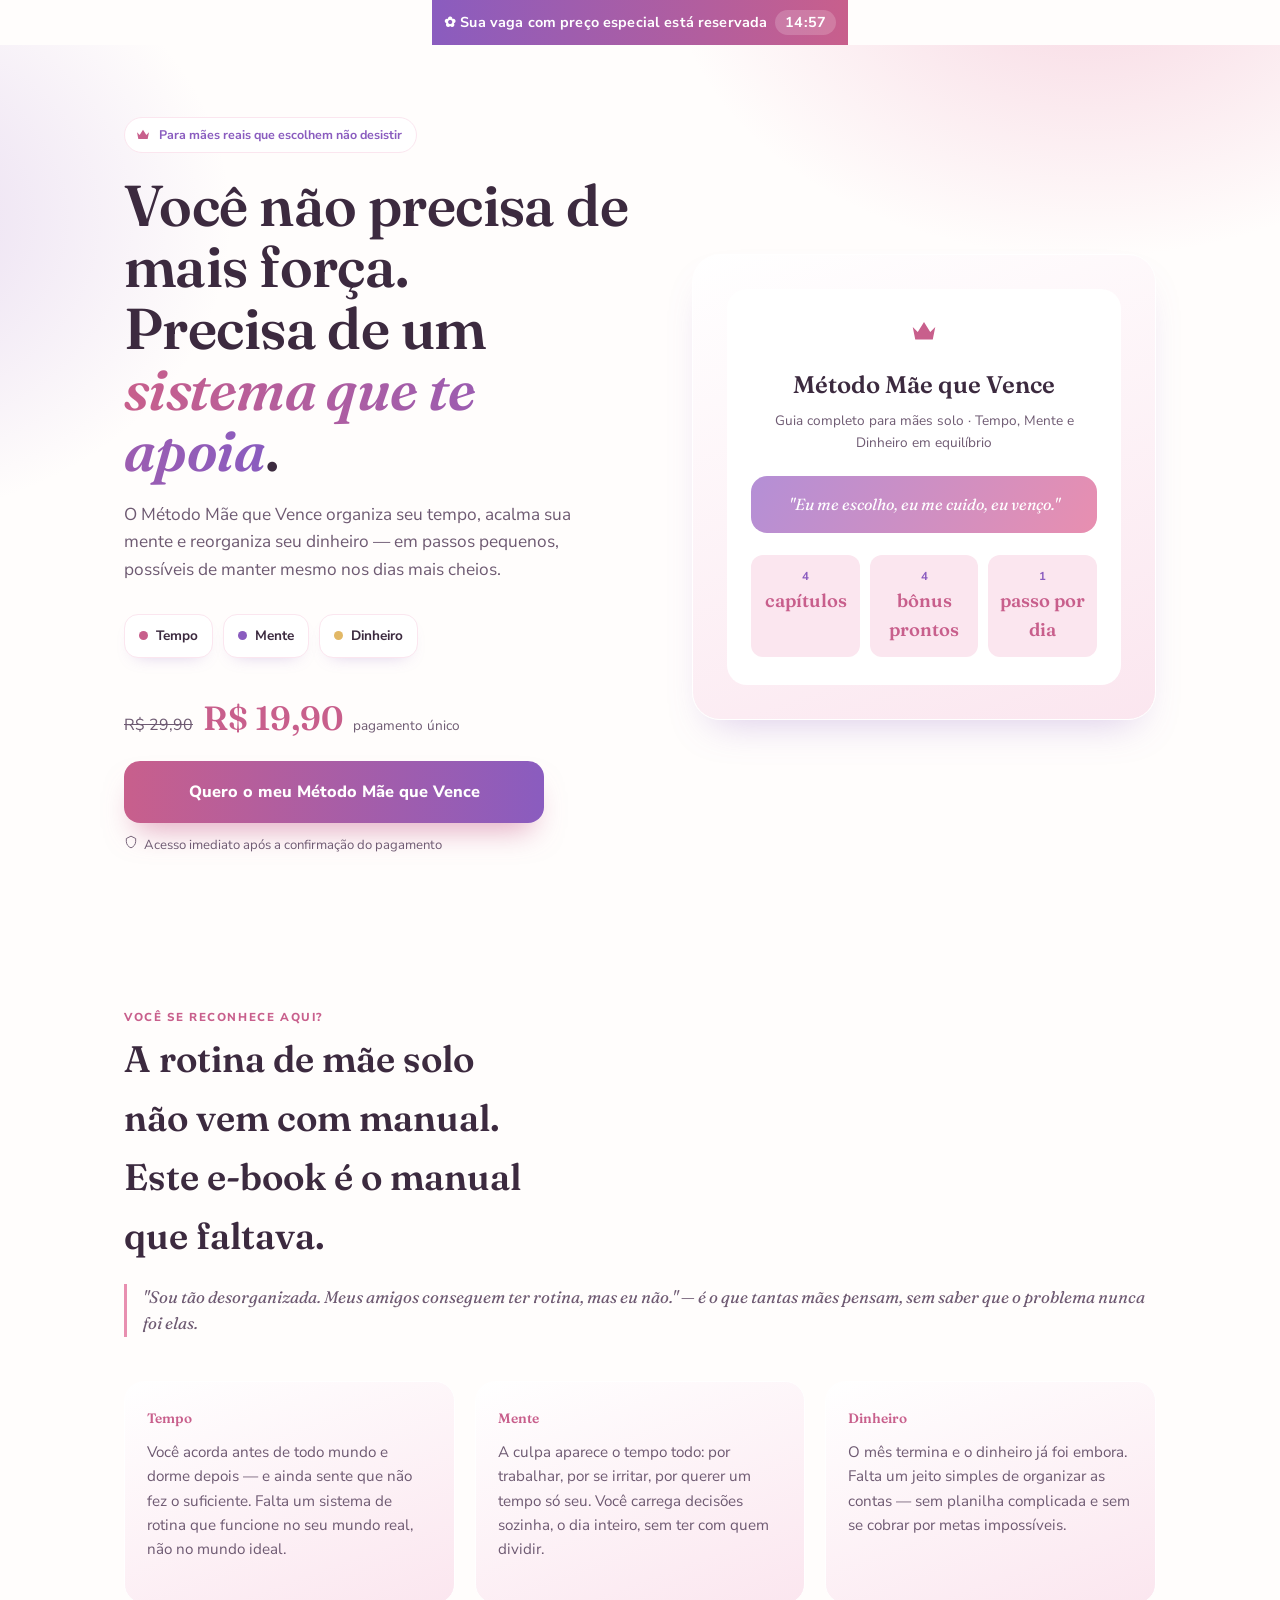
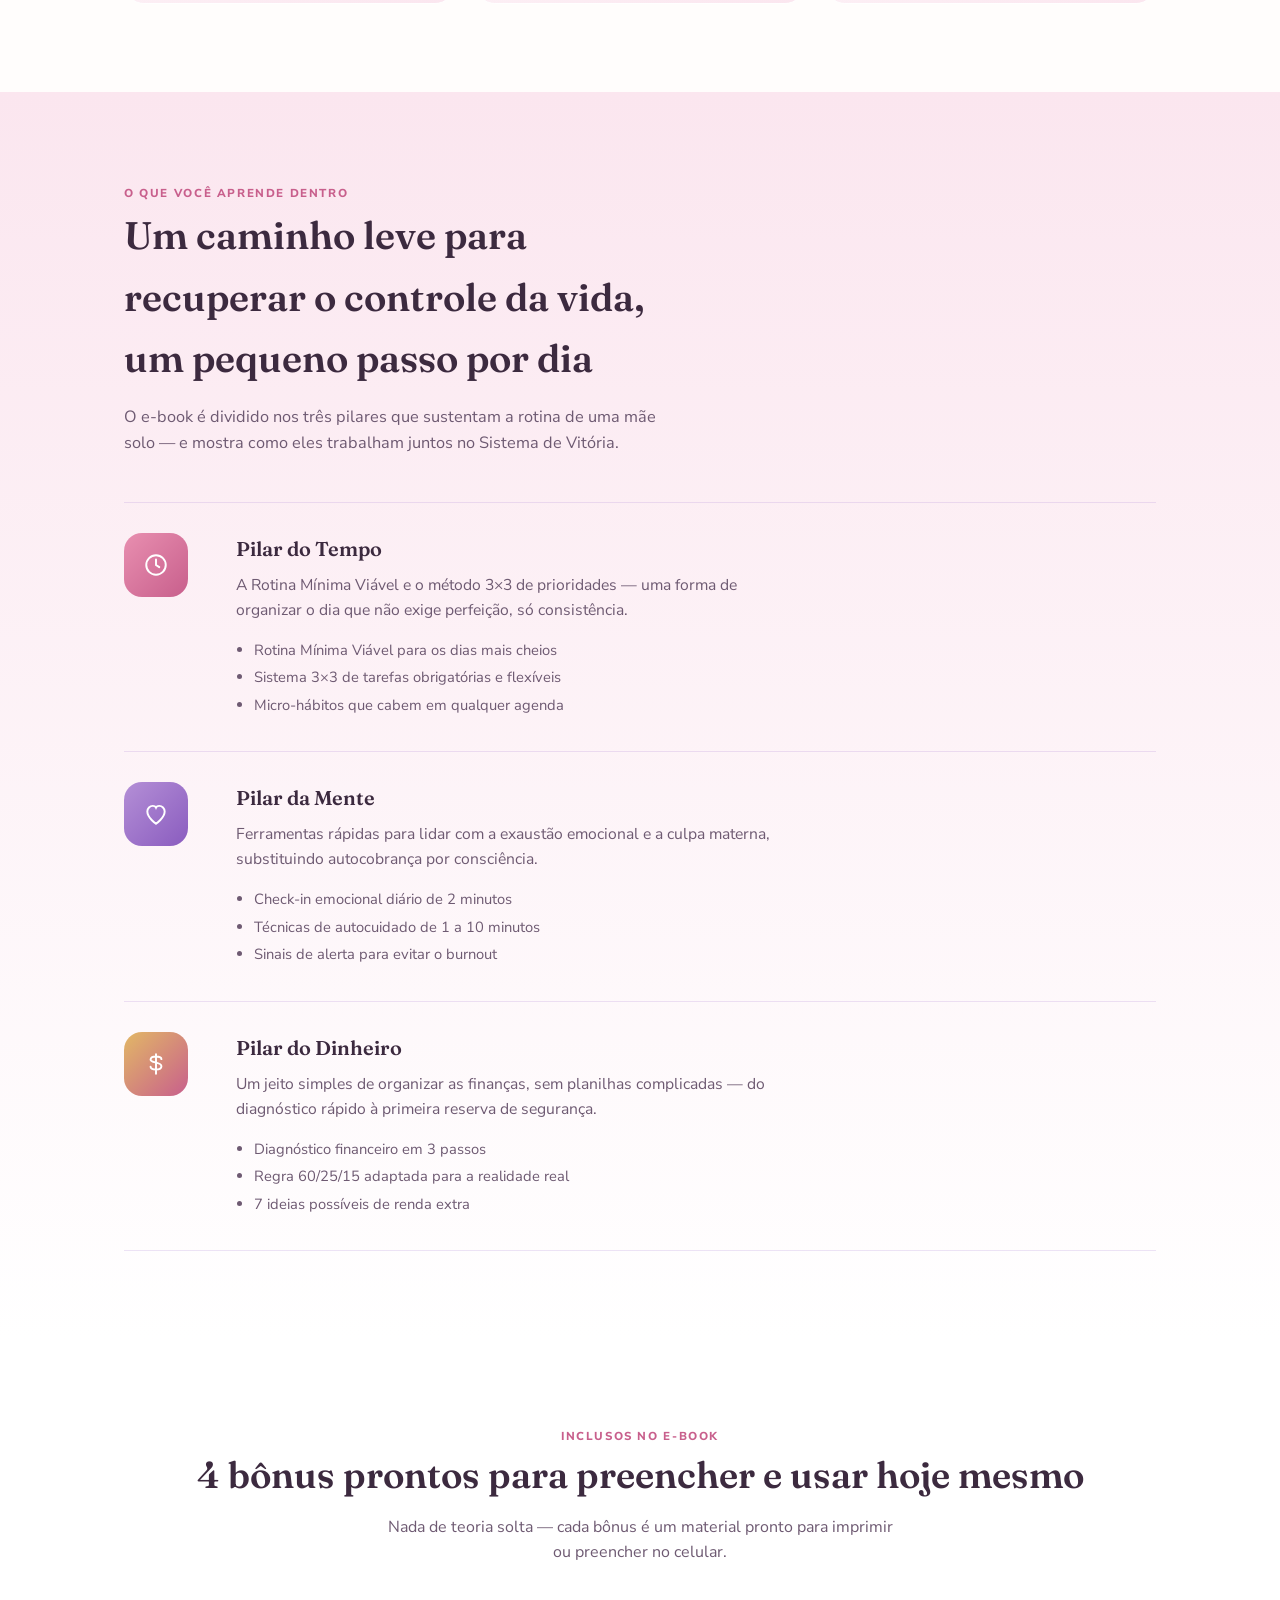
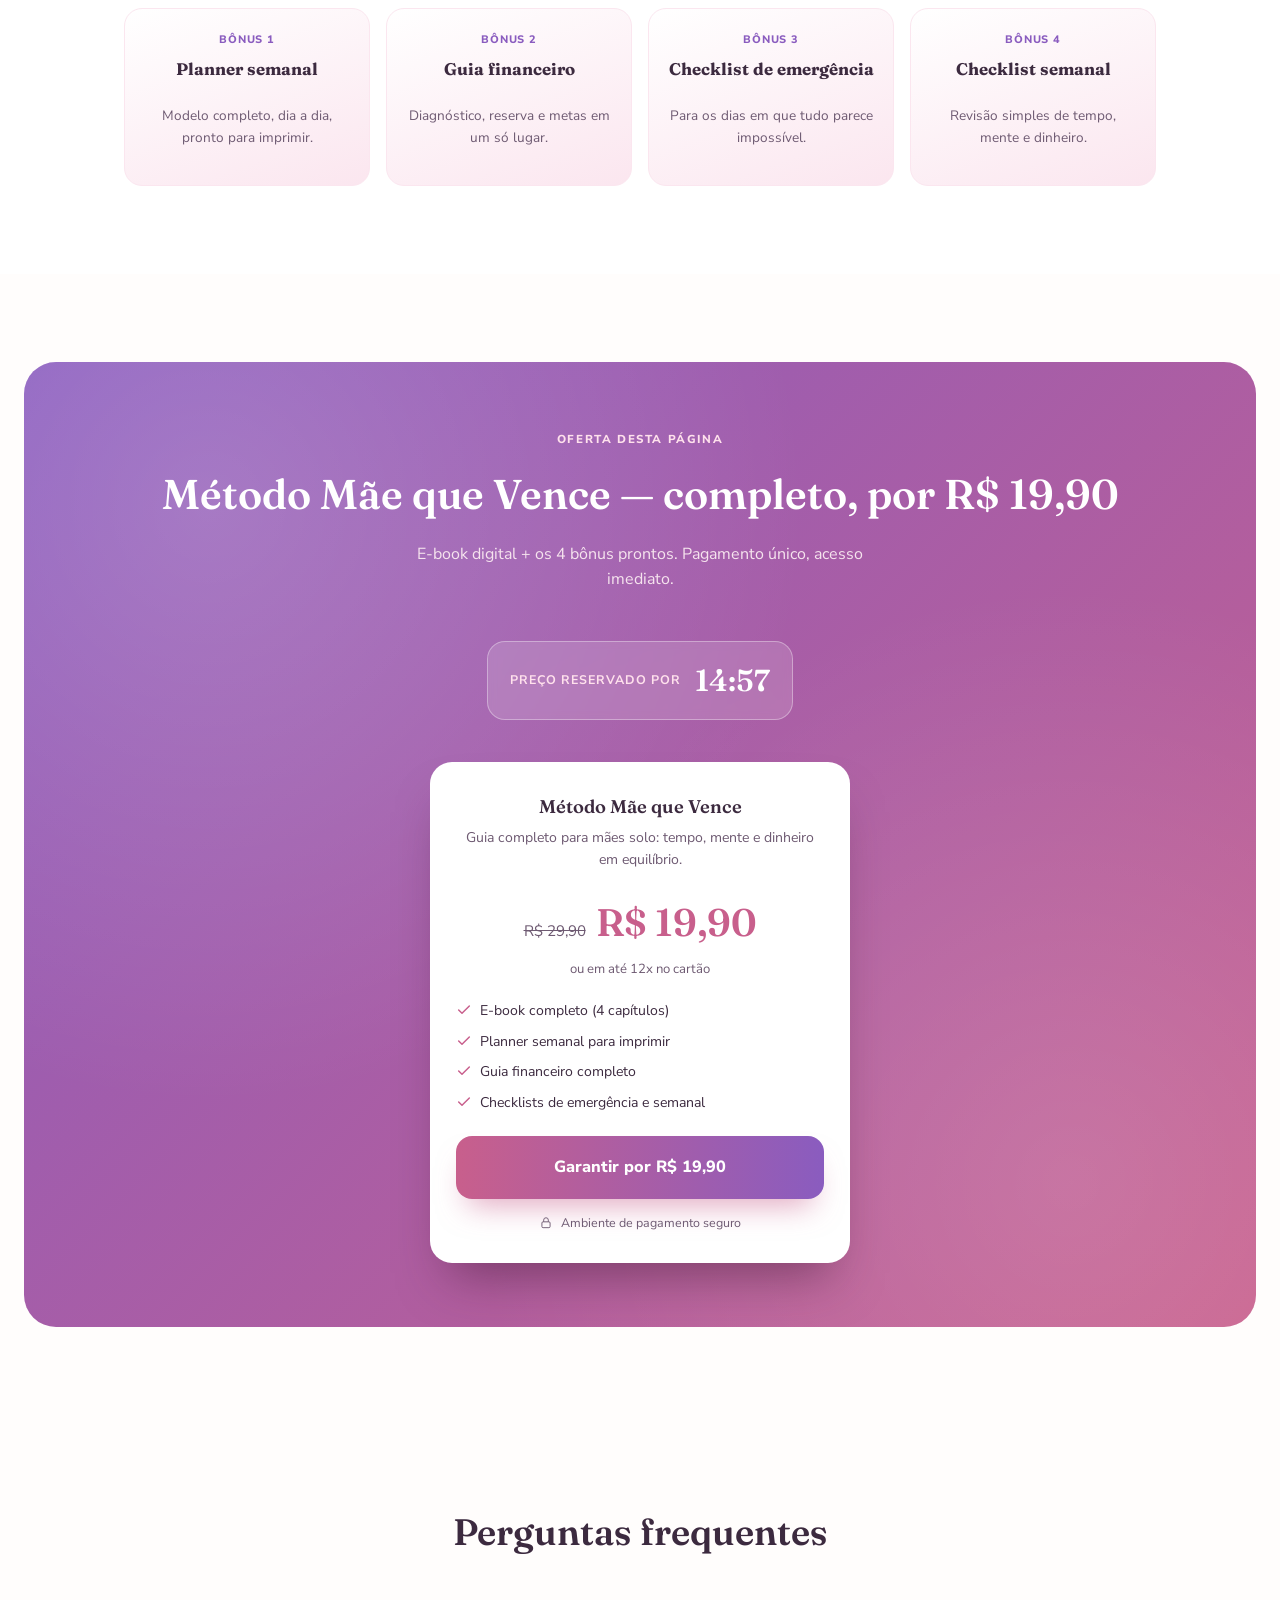
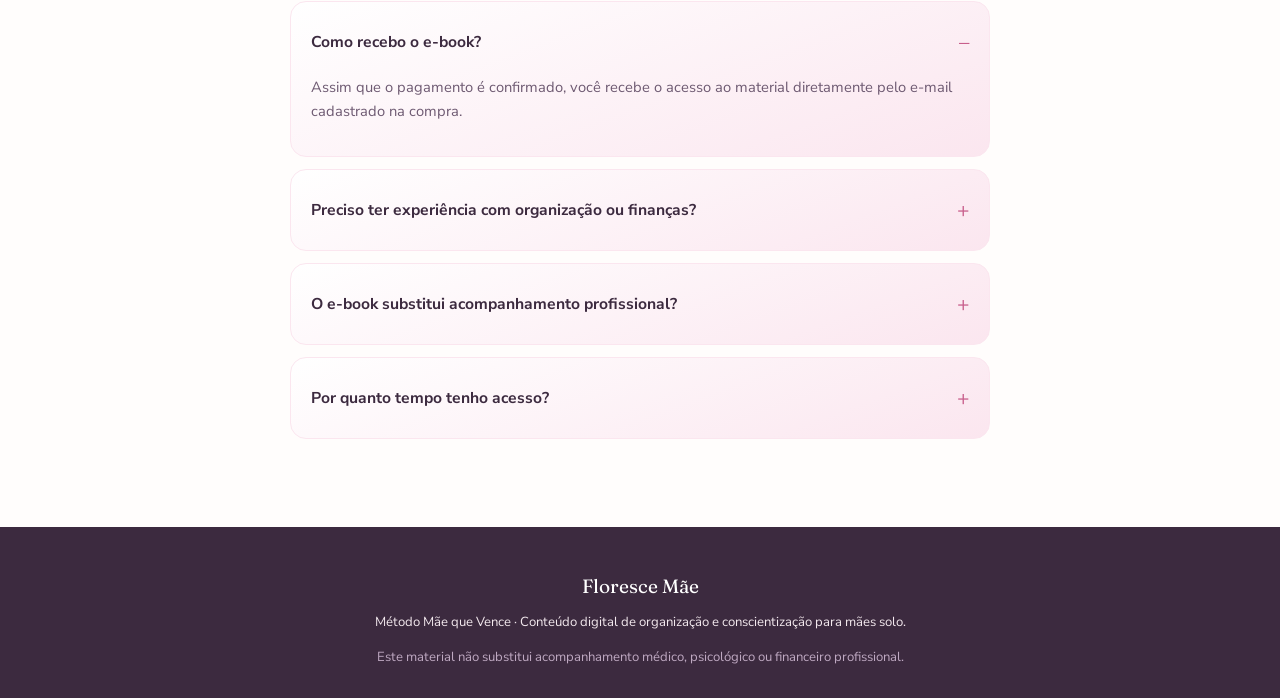
==== commit cdd93d50: "Rename floresce-mae-responsivo.html to index.html" ====
--- a/index.html
+++ b/index.html
@@ -632,11 +632,11 @@
 
       <div class="hero-cta">
         <div class="price-tag">
-          <span class="old">R$ 67,00</span>
-          <span class="new">R$ 29,90</span>
+          <span class="old">R$ 29,90</span>
+          <span class="new">R$ 19,90</span>
           <span class="cycle">pagamento único</span>
         </div>
-        <a class="btn-buy" href="https://pay.kiwify.com.br/FQ6sLjV" target="_blank" rel="noopener">
+        <a class="btn-buy" href="https://pay.kiwify.com.br/bz2rmCk" target="_blank" rel="noopener">
           Quero o meu Método Mãe que Vence
         </a>
         <div class="hero-note">
@@ -778,7 +778,7 @@
 <section id="oferta">
   <div class="offer">
     <span class="eyebrow">Oferta desta página</span>
-    <h2>Método Mãe que Vence — completo, por R$ 29,90</h2>
+    <h2>Método Mãe que Vence — completo, por R$ 19,90</h2>
     <p class="sub">E-book digital + os 4 bônus prontos. Pagamento único, acesso imediato.</p>
 
     <div class="timer-box">
@@ -790,8 +790,8 @@
       <div class="name">Método Mãe que Vence</div>
       <div class="desc">Guia completo para mães solo: tempo, mente e dinheiro em equilíbrio.</div>
       <div class="pricing">
-        <span class="old">R$ 67,00</span>
-        <span class="new">R$ 29,90</span>
+        <span class="old">R$ 29,90</span>
+        <span class="new">R$ 19,90</span>
       </div>
       <div class="installment">ou em até 12x no cartão</div>
       <ul class="offer-includes">
@@ -800,7 +800,7 @@
         <li><svg width="16" height="16" viewBox="0 0 24 24" fill="none"><path d="M4 12L9 17L20 6" stroke="#c85f8c" stroke-width="2.2" stroke-linecap="round" stroke-linejoin="round"/></svg> Guia financeiro completo</li>
         <li><svg width="16" height="16" viewBox="0 0 24 24" fill="none"><path d="M4 12L9 17L20 6" stroke="#c85f8c" stroke-width="2.2" stroke-linecap="round" stroke-linejoin="round"/></svg> Checklists de emergência e semanal</li>
       </ul>
-      <a class="btn-buy" href="https://pay.kiwify.com.br/FQ6sLjV" target="_blank" rel="noopener">Garantir por R$ 29,90</a>
+      <a class="btn-buy" href="https://pay.kiwify.com.br/bz2rmCk" target="_blank" rel="noopener">Garantir por R$ 19,90</a>
       <div class="secure-row">
         <svg width="14" height="14" viewBox="0 0 24 24" fill="none"><rect x="5" y="10" width="14" height="10" rx="2" stroke="#6e5a72" stroke-width="1.6"/><path d="M8 10V7A4 4 0 0116 7V10" stroke="#6e5a72" stroke-width="1.6"/></svg>
         Ambiente de pagamento seguro
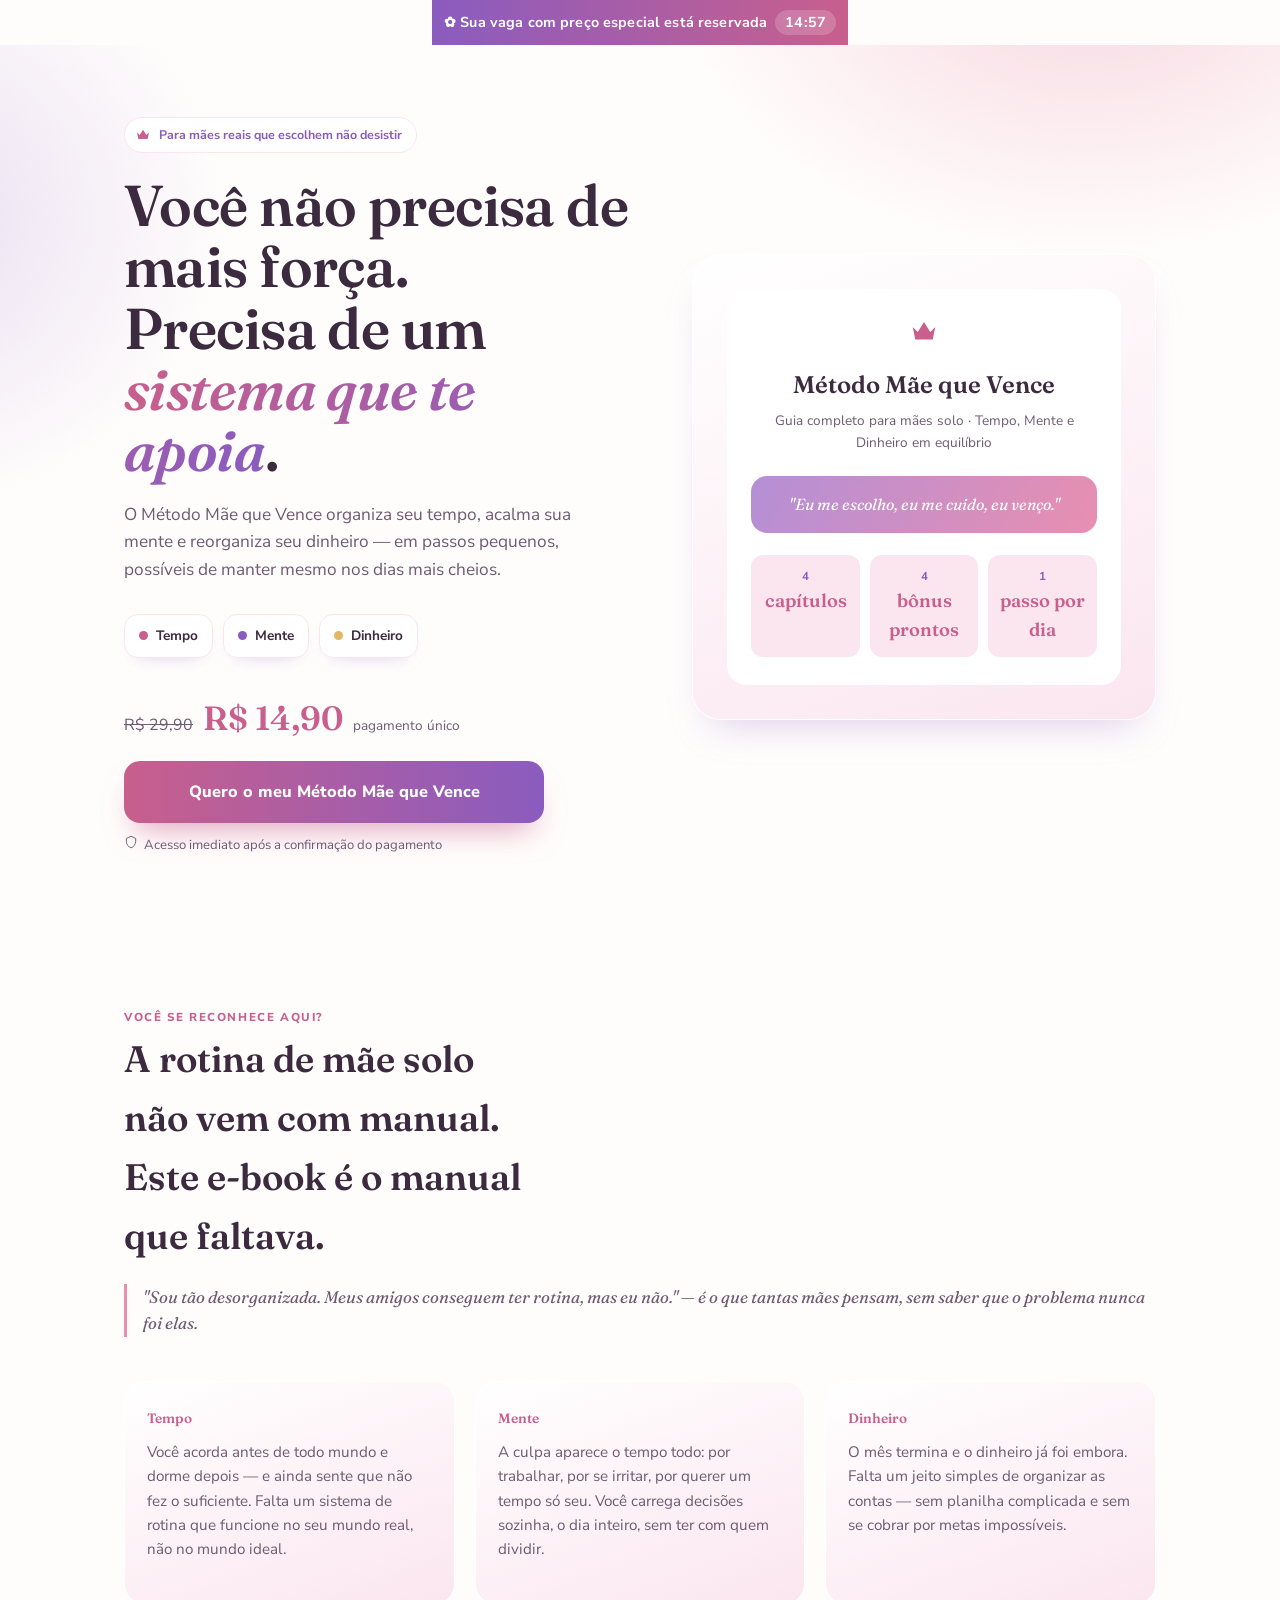
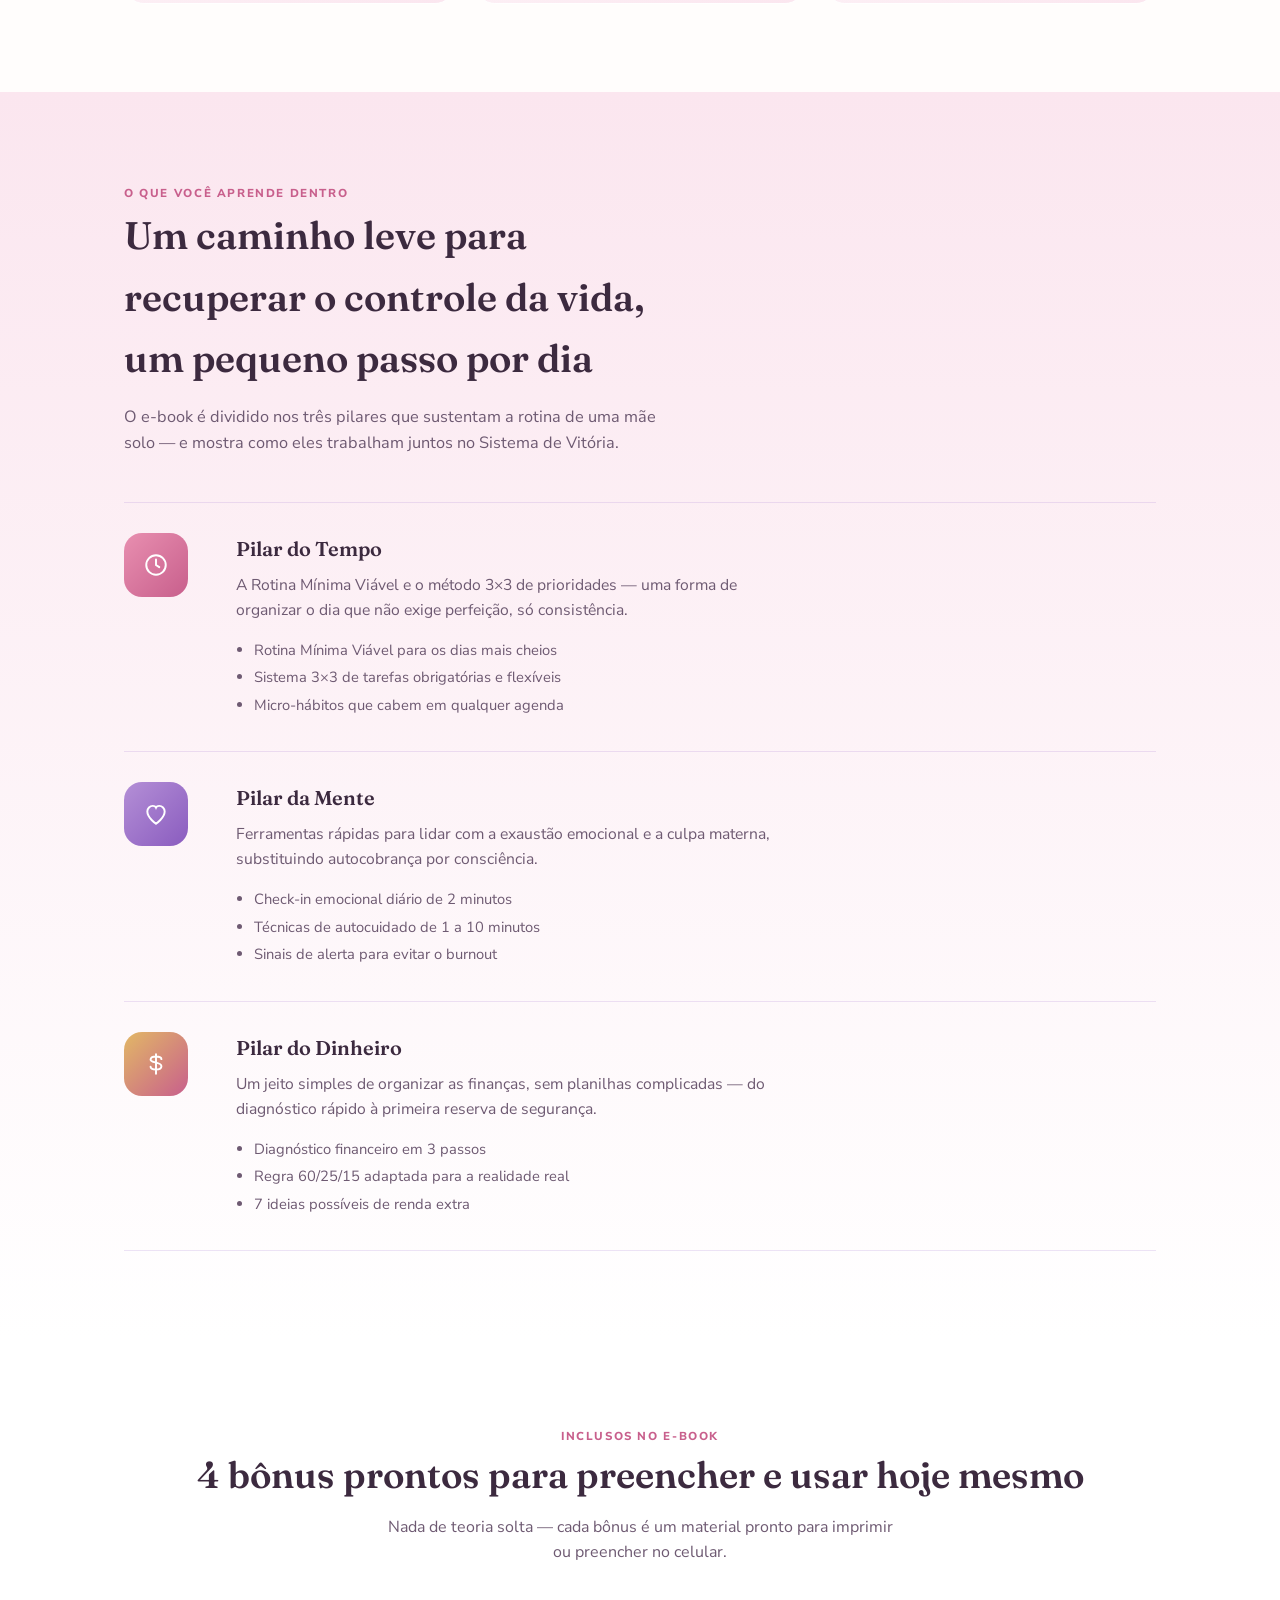
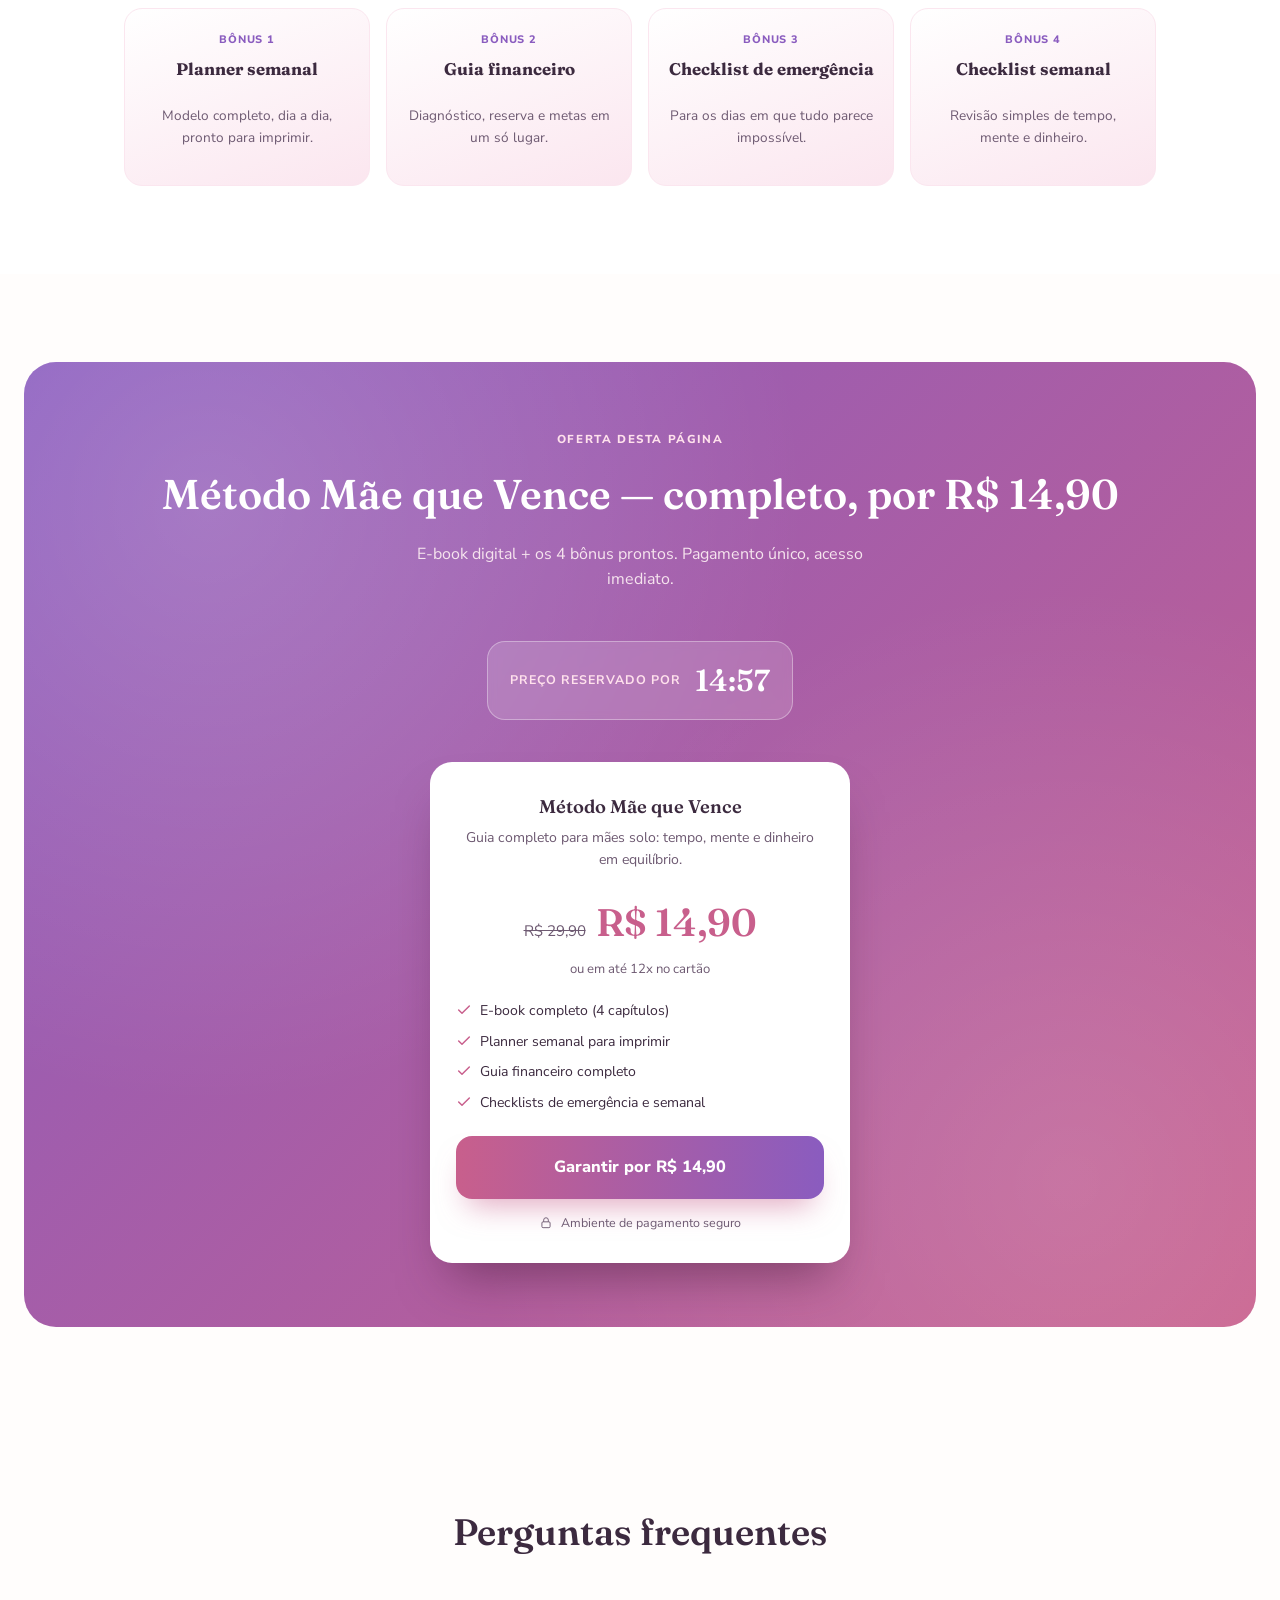
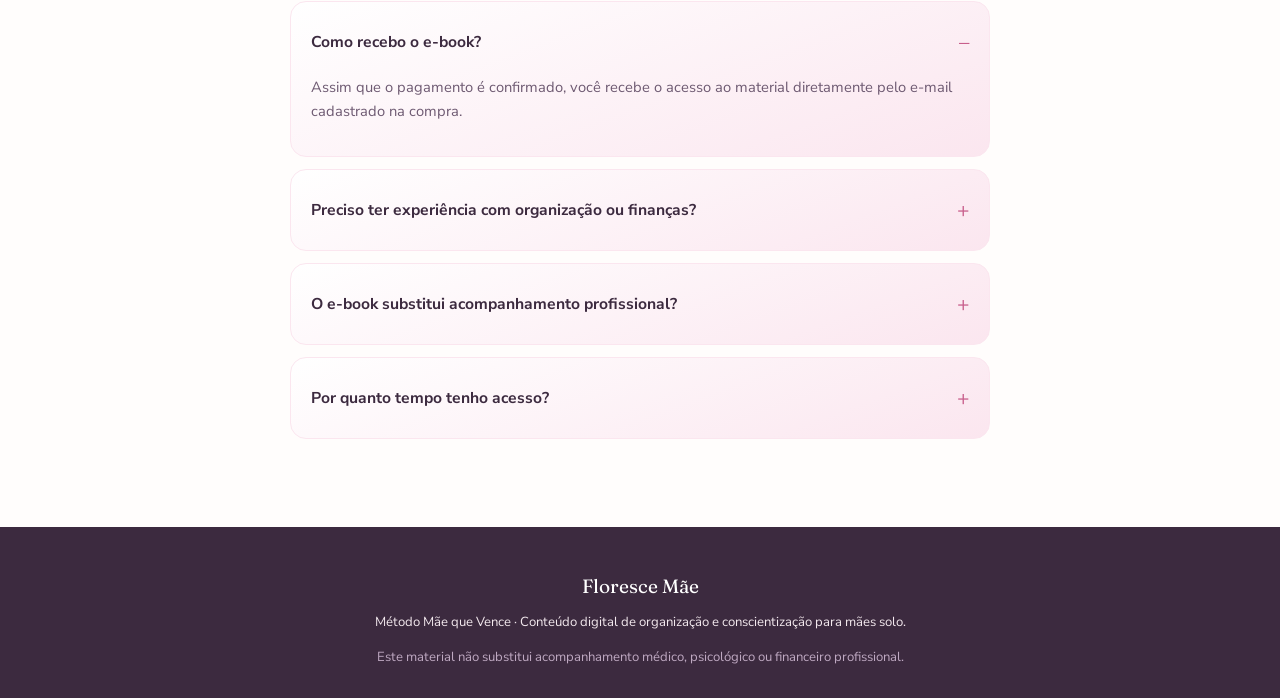
==== commit db712d95: "Rename floresce-mae-responsivo.html to index.html" ====
--- a/index.html
+++ b/index.html
@@ -633,7 +633,7 @@
       <div class="hero-cta">
         <div class="price-tag">
           <span class="old">R$ 29,90</span>
-          <span class="new">R$ 19,90</span>
+          <span class="new">R$ 14,90</span>
           <span class="cycle">pagamento único</span>
         </div>
         <a class="btn-buy" href="https://pay.kiwify.com.br/bz2rmCk" target="_blank" rel="noopener">
@@ -778,7 +778,7 @@
 <section id="oferta">
   <div class="offer">
     <span class="eyebrow">Oferta desta página</span>
-    <h2>Método Mãe que Vence — completo, por R$ 19,90</h2>
+    <h2>Método Mãe que Vence — completo, por R$ 14,90</h2>
     <p class="sub">E-book digital + os 4 bônus prontos. Pagamento único, acesso imediato.</p>
 
     <div class="timer-box">
@@ -791,7 +791,7 @@
       <div class="desc">Guia completo para mães solo: tempo, mente e dinheiro em equilíbrio.</div>
       <div class="pricing">
         <span class="old">R$ 29,90</span>
-        <span class="new">R$ 19,90</span>
+        <span class="new">R$ 14,90</span>
       </div>
       <div class="installment">ou em até 12x no cartão</div>
       <ul class="offer-includes">
@@ -800,7 +800,7 @@
         <li><svg width="16" height="16" viewBox="0 0 24 24" fill="none"><path d="M4 12L9 17L20 6" stroke="#c85f8c" stroke-width="2.2" stroke-linecap="round" stroke-linejoin="round"/></svg> Guia financeiro completo</li>
         <li><svg width="16" height="16" viewBox="0 0 24 24" fill="none"><path d="M4 12L9 17L20 6" stroke="#c85f8c" stroke-width="2.2" stroke-linecap="round" stroke-linejoin="round"/></svg> Checklists de emergência e semanal</li>
       </ul>
-      <a class="btn-buy" href="https://pay.kiwify.com.br/bz2rmCk" target="_blank" rel="noopener">Garantir por R$ 19,90</a>
+      <a class="btn-buy" href="https://pay.kiwify.com.br/bz2rmCk" target="_blank" rel="noopener">Garantir por R$ 14,90</a>
       <div class="secure-row">
         <svg width="14" height="14" viewBox="0 0 24 24" fill="none"><rect x="5" y="10" width="14" height="10" rx="2" stroke="#6e5a72" stroke-width="1.6"/><path d="M8 10V7A4 4 0 0116 7V10" stroke="#6e5a72" stroke-width="1.6"/></svg>
         Ambiente de pagamento seguro
